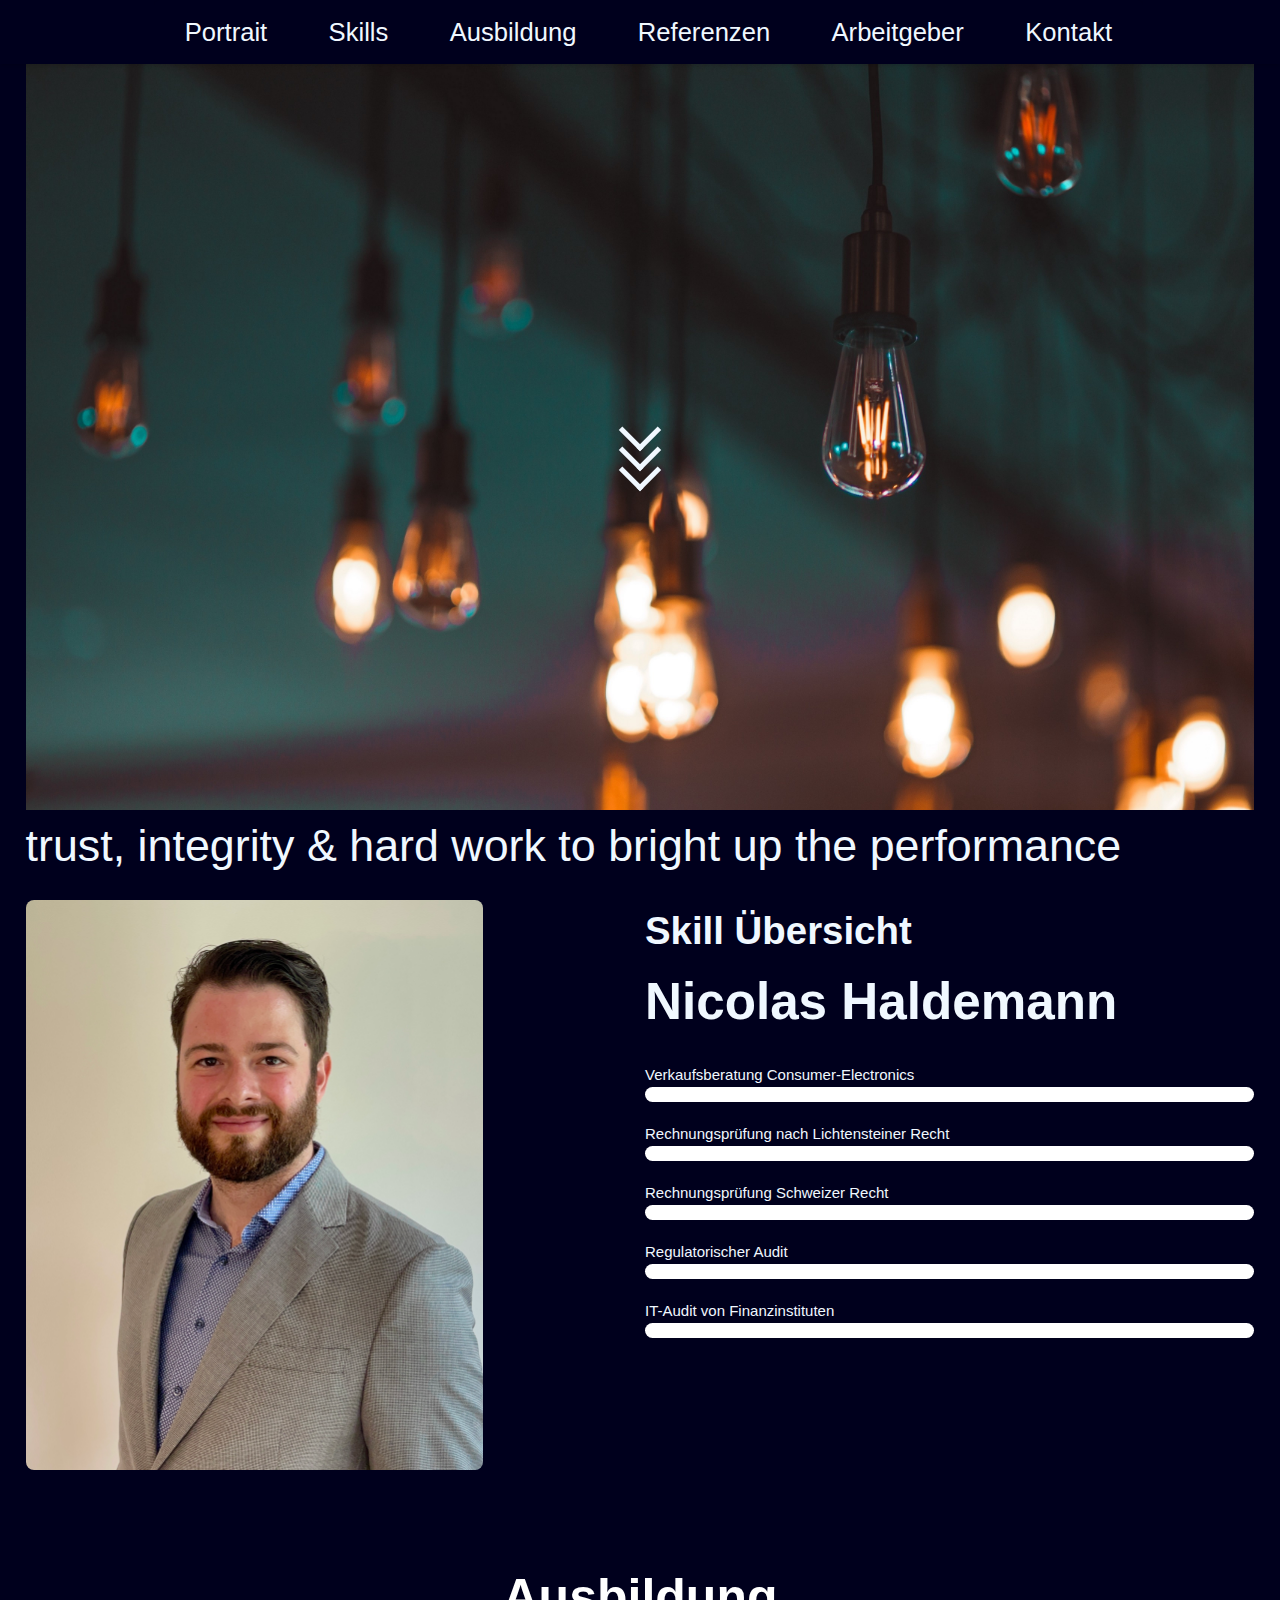
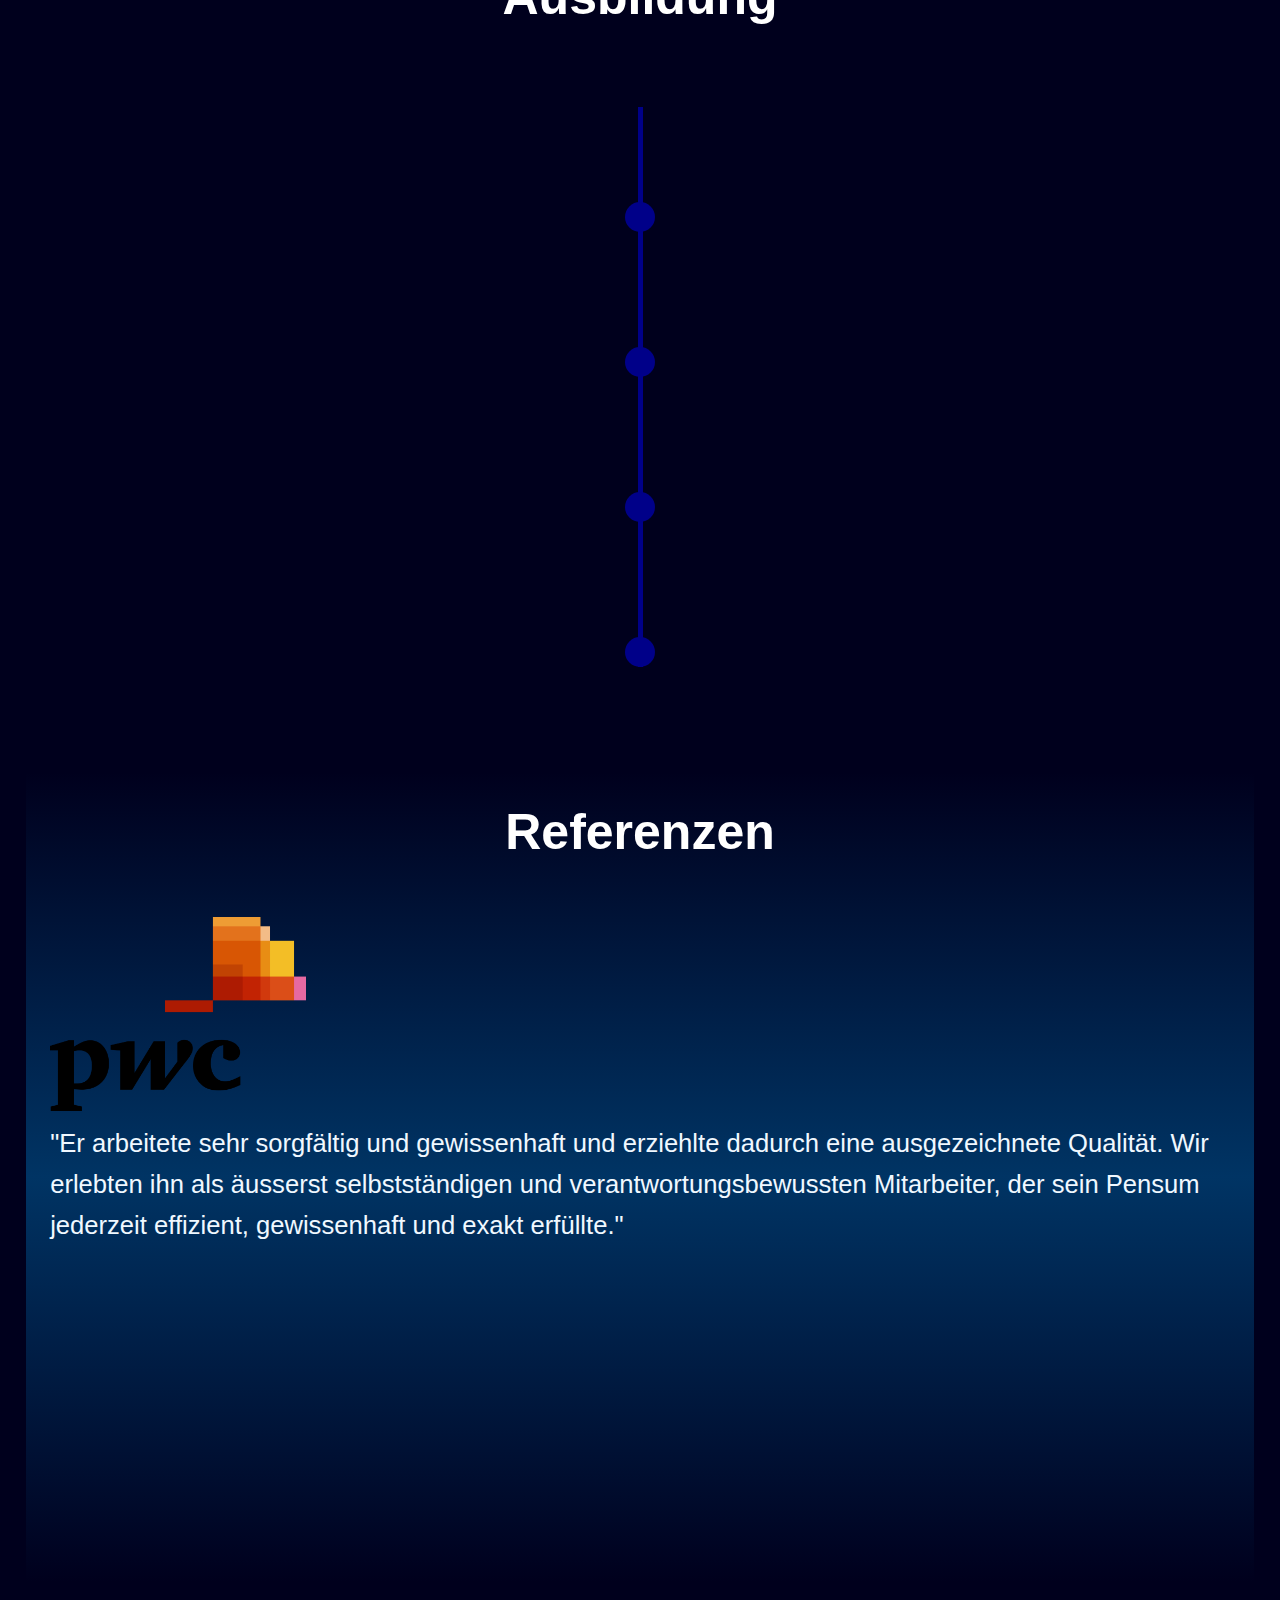
==== index.html @ 9f59f3be "scroll down" ====
<!DOCTYPE html>
<html lang="de-CH">
  <head>
    <meta charset="utf-8" />
    <meta name="viewport" content="width=device-width, initial-scale=1.0" />
    <title>Nicolas Haldemann</title> 
    <link rel="icon" type="image/x-icon" href="Pictures/favicon.png">
    <link rel="stylesheet" href="styles.css" />
    <link rel="stylesheet" href="Burger_menu.css" />
    <link rel="stylesheet" href="Content_cards.css" />
    <link rel="stylesheet" href="contact_form.css" />
    <link rel="stylesheet" href="Skills.css" />
    <link rel="stylesheet" href="inner_card.css" />  
    <link rel="stylesheet" href="load_effect.css" />    
    <link rel="stylesheet" href="slides.css" />   
  </head>
  <body>
    <header id="navbar">
      <nav class="navbar-container container_burger">
        <button_burger type="button" id="navbar-toggle" aria-controls="navbar-menu" aria-label="Toggle menu" aria-expanded="false">
          <span class="icon-bar"></span>
          <span class="icon-bar"></span>
          <span class="icon-bar"></span>
        </button_burger>
        <div id="navbar-menu" aria-labelledby="navbar-toggle">
          <ul class="navbar-links">
            <li class="navbar-item"><a class="navbar-link" href="#ppicture">Portrait</a></li>
            <li class="navbar-item"><a class="navbar-link" href="#pname">Skills</a></li>
            <li class="navbar-item"><a class="navbar-link" href="#education">Ausbildung</a></li>         
            <li class="navbar-item"><a class="navbar-link" href="#referenzen">Referenzen</a></li>
            <li class="navbar-item"><a class="navbar-link" href="#inner_pwc">Arbeitgeber</a></li>
            <li class="navbar-item"><a class="navbar-link" href="#kontakt">Kontakt</a></li>
          </ul>
        </div>
      </nav>
    </header>


    <div class="parallax" >

    </div>
<div class="parallax_mid">
<div class="arrow">
  <span onclick="location.href='#ppicture'"></span>
  <span onclick="location.href='#ppicture'"></span>
  <span onclick="location.href='#ppicture'"></span>
  

</div>


</div>
      <div class="header_text">
        trust, integrity & hard work to bright up the performance
    </div>

      </div>

      <section class="grid">
        <section id="ppicture">
          <img src="Pictures/portrait.jpg" class="gallery__img_p" alt="Portrait"></section>
        <section id="pname" >
          <div class="box">
            <h2>Skill Übersicht</h2>
            <h1>Nicolas Haldemann</h1>
            <div class="skillbox">
              <p>Verkaufsberatung Consumer-Electronics</p>

              <div class="skill">
                <section class="hidden">
                <div class="skill1"></div>
              </section>
              </div>
            </div>
            <div class="skillbox">
              <p>Rechnungsprüfung nach Lichtensteiner Recht</p>
              <div class="skill">
                <section class="hidden">
                <div class="skill2"></div>
              </section>
              </div>
            </div>
            <div class="skillbox">
              <p>Rechnungsprüfung Schweizer Recht  </p>
              <div class="skill">
                <section class="hidden">
                <div class="skill3"></div>
              </section>
              </div>
            </div>
            <div class="skillbox">
              <p>Regulatorischer Audit</p>
              <div class="skill">
                <section class="hidden">
                <div class="skill4"></div>
              </section>
              </div>
            </div>
            <div class="skillbox">
              <p>IT-Audit von Finanzinstituten</p>
              <div class="skill">
                <section class="hidden">
                <div class="skill5"></div>
              </section>
              </div>
            </div>
        
        
          </div>
        </section>
<section id="inner_pwc" class="grid">
  <div class="innercontent_card reveal fade-bottom">
    <div class="innercontent_card__inner">
      <div class="innercontent_card__face innercontent_card__face--front">
        <div class="innercontent_card__content">
          <div class="innercontent_card__header">
            <img src="Pictures/pwc.png" alt="" class="innercontent_pp" />  
          </div>
          <div class="innercontent_card__body">
            <h3>2019 - 2022</h3>
            <p>Mitarbeit an Finanzrevisionen von Investment Fonds nach CH und LI Recht, IT Audit von Finanzinstituten nach CH und LI Recht und erstellen von aufsichtsrechtlichen Berichten</p>
          </div>
        </div>
      </div>
    </div>
  </div>
</section>
<section id="inner_interdiscount" class="grid"><div>
  <div class="innercontent_card reveal fade-bottom">
    <div class="innercontent_card__inner">
      <div class="innercontent_card__face innercontent_card__face--front">
        <div class="innercontent_card__content">
          <div class="innercontent_card__header">
            <img src="Pictures/interdiscount.png" alt="" class="innercontent_pp" />  
          </div>
          <div class="innercontent_card__body">
            <h3>2016 - 2019</h3>
            <p>Beraten von Kunden im Bereich Consumer-Electronics, bearbeiten von Bestellungen und Reparaturaufträgen und Anfragen von Kunden schriftlich und telefonisch beantworten
              </p>
          </div>
        </div>
      </div>
    </div>
  </div>
</div></section>
<section id="inner_mc" class="grid"><div>  <div class="innercontent_card reveal fade-bottom">
  <div class="innercontent_card__inner">
    <div class="innercontent_card__face innercontent_card__face--front">
      <div class="innercontent_card__content">
        <div class="innercontent_card__header">
          <img src="Pictures/mcdonald.png" alt="" class="innercontent_pp" />  
        </div>
        <div class="innercontent_card__body">
          <h3>2013 - 2016</h3>
          <p>Crew Mitarbieter in der Küche, an der Kasse, McDrive und McCafé</p>
        </div>
      </div>
    </div>
  </div>
</div></div></section>
<section id="inner_sky" class="grid"><div>  <div class="innercontent_card reveal fade-bottom">
  <div class="innercontent_card__inner">
    <div class="innercontent_card__face innercontent_card__face--front">
      <div class="innercontent_card__content">
        <div class="innercontent_card__header">
          <img src="Pictures/skywork.png" alt="" class="innercontent_pp" />  
        </div>
        <div class="innercontent_card__body">
          <h3>2014</h3>
          <p>Praktikum in den Bereichen Buchhaltung, Marketing und Human Ressources
          </p>
        </div>
      </div>
    </div>
  </div>
</div></div></section>



        
        <section id="referenzen">
          
          <div class="simpleSlides">
            <section class="intro-text">
              <div class="container">
                <h1>Referenzen</h1>             
              </div>
              
              
          </section>
            <div class="slides animate-left"><img class="picture_slides"  src="Pictures/pwc.png"><div>"Er arbeitete sehr sorgfältig und gewissenhaft und erziehlte dadurch eine ausgezeichnete Qualität. Wir erlebten ihn als äusserst selbstständigen und verantwortungsbewussten Mitarbeiter, der sein Pensum jederzeit effizient, gewissenhaft und exakt erfüllte."</div></div>
            <div class="slides animate-left"><img  class="picture_slides" src="Pictures/interdiscount.png"><div>"Durch sein freundliches Auftreten, die hohe Aufmerksamkeit sowie überlegte Ausdrucksweise gelang es Herrn Haldemann, sehr gute Verkaufserfolge zu erziehlen und Komplettlösungen anzubieten."</div></div>
            <div class="slides animate-left"><img  class="picture_slides" src="Pictures/skywork.png"><div>"Herr Haldemann hat ein rasches Auffassungsvermögen, welches ihn befähigt, in den verschiedensten Bereichen eingesetzt zu werden"</div></div>
            <div class="slides animate-left"><img  class="picture_slides" src="Pictures/mcdonald.png"><div>"Wir haben ihn als temafähiger Mitarbeiter kennen und schätzen gelernt. Er arbeitete stets gewissenhaft und erledigte die Arbeiten zu unserer vollsten Zufriedenheit."</div></div>
          </div>



          <section>    <div class="parallax_mid" >

          </div></section>
          
        </section>
        
        <section id="kontakt" >
          <section>    <div class="parallax_mid" >

          </div></section>
<div class="card">
  <div class="card__inner">
    <div class="card__face card__face--back">
     
      <div>
        <div>
          <div>
            <div class="text-center">
              <h1>
                Kontaktieren Sie mich!
              </h1>
              <p>
                Füllen Sie das untenstehende Formular aus
                
              </p>
            </div>
            <div class="m-7">
              
              <form action="https://api.web3forms.com/submit" method="POST" id="form">
                <input type="hidden" name="access_key" value="ea484dda-fc57-4500-b84f-5d906456893c" />
                <input type="hidden" name="subject" value="Test für MyWebsite" />
                <input type="checkbox" name="botcheck" id="" style="display: none;" />
      
                <div class="mb-6">
                  <label>
                    <input type="text" name="name" id="name" required />
                    <div class="label-text">Vor- und Nachname</div>
                </label>
                 
                </div>
                <div class="mb-6">
                  <label>
                    <input type="email" name="email" id="email" required />
                    <div class="label-text">Email</div>
                </label>
                  
                </div>
                <div class="mb-6">
                  <label>
                    <input type="text" name="phone" id="phone" required />
                    <div class="label-text">Telefonnummer</div>
                </label>
                 
                </div>
                <div class="mb-6">

                  
                  <label for="message" class="label-text">Nachricht</label>

                  <textarea  rows="3" name="message" id="message" class="label-text" required></textarea>
              
      
                  
                </div>
                <div class="mb-6">
                  <button type="submit">
                    Senden
                  </button>
                  
                </div>
                <span id="msg"></span>
              </form>
            </div>
          </div>
        </div>
      </div>
      
    </div>
    <div class="card__face card__face--front reveal fade-bottom">
      <div class="card__content">
        <div class="card__header">
          <img src="Pictures/contact.png" alt="" class="pp"/>
          
        </div>
        <div class="card__body">
          <h3>Für Kontaktformular doppelklicken</h3>
          <button onclick="SendMessage()">Oder hier klicken</button>
        </div>
      </div>
    </div>
  </div>
  
</div>


        </section>
        
        <section id="education"> 
          <section>    <div class="parallax_mid" >

          </div></section>
          <section class="intro-text">
            <div class="container">
              <h1>Ausbildung</h1>
              
            </div>
        </section>

        <section class="timeline-section">

            <uL>
                <li>
                    <div>
                      
                      <time>2020 - 2024</time> Berner Fachhochschule Studiengang Wirtschaftsinformatik
                    </div>
                </li>
                  
                <li>
                  <div>
                    <time>2016 - 2018</time> Zürcher Hochschule für angewandte Wissenschaften Studiengang Wirtschaftsrecht
                  </div> 
                </li>
          
                <li>
                    <div>
                      <time>2015 - 2016</time> Bildungszentrum für Wirtschaft und Dienstleistung Berufsmaturität Wirtschaft
                    </div>
                </li>

                <li>
                    <div>
                      <time>2012 - 2015</time> Bildungszentrum für Wirtschaft und Dienstleistung Kaufmännische Ausbildung in der Handelsmittelschule
                    </div>
                </li>
                </li>
            </uL>
        </section>
        <section>    <div class="parallax_mid" >

        </div></section>
        </section>




      </section>


      </div>
    <script src="script.js"></script>  
  </body>
</html>
---- styles.css ----
html {
  scroll-behavior: smooth;
}

/* Content Grid*/
.grid {
  display: grid;
  height: 100vh;
  grid-template-columns: 1fr 1fr 1fr 1fr;
  grid-template-rows: 1fr 1fr 1fr 1fr 1fr 1fr;
  grid-gap: 10px;
  grid-template-areas:
    "ppicture ppicture pname pname"
    "education education education education"
    "referenzen referenzen referenzen referenzen"
    "pemloyer pemloyer pemloyer pemloyer"
    "inner_pwc inner_interdiscount inner_mc inner_sky"
    "kontakt kontakt kontakt kontakt";
}

/*Definitionen*/
#inner_pwc {
  grid-area: inner_pwc;
}

#inner_interdiscount {
  grid-area: inner_interdiscount;
}

#inner_mc {
  grid-area: inner_mc;
}

#inner_sky {
  grid-area: inner_sky;
}

#parallax_mid {
  grid-area: parallax_mid;
}
#pemployer {
  grid-area: pemployer;
}
#ppicture {
  grid-area: ppicture;
}
#pname {
  grid-area: pname;
}

#referenzen {
  grid-area: referenzen;
}

#kontakt {
  grid-area: kontakt;
}

#education {
  grid-area: education;
}

/*Parallax*/

.parallax_mid {
  background-image: url("Pictures/Lightbulbs.jpg");
  background-attachment: fixed;
  background-position: left;
  background-repeat: no-repeat;
  background-size: cover;
  height: 5vh;
  color: blue;
  font-size: large;
}

.parallax {
  background-image: url("Pictures/Lightbulbs.jpg");

  height: 85vh;
  background-attachment: fixed;
  background-position: left;
  background-repeat: no-repeat;
  background-size: cover;
  font-size: 10vh;
}

html {
  font-size: 10px;
}

.intro-text {
  color: var(--white);
  padding: 2rem 0;
  font-size: 2.5rem;
}

.container {
  margin: 0 auto;
  padding: 0 20px;
  text-align: center;
}

p {
  font-size: 1.5rem;
  padding-top: 2rem;
  line-height: 1.6;
}

img {
  width: 100%;
}

/*Timeline*/

.timeline-section {
  width: 100%;
  overflow: hidden;
}

.timeline-section ul {
  padding: 5rem 0;
}

.timeline-section ul li {
  list-style: none;
  position: relative;
  width: 5px;
  margin: 0 auto;
  padding-top: 5rem;
  background: var(--color-blue);
}

.timeline-section ul li::after {
  content: "";
  position: absolute;
  left: 50%;
  bottom: 0;
  transform: translateX(-50%);
  width: 3rem;
  height: 3rem;
  border-radius: 50%;
  background: inherit;
}

.timeline-section ul li div {
  width: 40rem;
  font-size: 1.2rem;
  position: relative;
  bottom: 0;
  padding: 1.5rem;
  background: rgba(255, 255, 255, 0.2);
  -webkit-backdrop-filter: blur(5px);
  backdrop-filter: blur(5px);
  box-shadow: 20px 20px 50px rgba(0, 0, 0, 0.5);
  border-radius: 10px;
  border-top: 2px solid rgba(255, 255, 255, 0.5);
  border-left: 2px solid rgba(255, 255, 255, 0.5);
  border-bottom: 2px solid rgba(255, 255, 255, 0.5);
  border-right: 2px solid rgba(255, 255, 255, 0.5);
  border: 1px solid rgba(255, 255, 255, 0.2);
  background-color: darkslateblue;
}

.timeline-section ul li div::before {
  content: "";
  position: absolute;
  bottom: 7px;
  width: 0;
  height: 0;
  border-style: solid;
}

.timeline-section ul li:nth-child(odd) div {
  left: 45px;
}

.timeline-section ul li:nth-child(odd) div::before {
  left: -15px;
  border-width: 8px 16px 8px 0;
  border-color: transparent darkslateblue transparent transparent;
}

.timeline-section ul li:nth-child(even) div {
  left: -439px;
}

.timeline-section ul li:nth-child(even) div::before {
  right: -15px;
  border-width: 8px 0 8px 16px;
  border-color: transparent transparent transparent darkslateblue;
}

time {
  display: block;
  font-size: 1.1rem;
  font-weight: 800;
  margin-bottom: 7px;
}

.timeline-section ul li::after {
  transition: all 0.5s ease-in-out;
}

.timeline-section ul li.slide-in::after {
  background: var(--white);
  border: 3px solid darkslateblue;
}

.timeline-section ul li div {
  visibility: hidden;
  opacity: 0;
  transition: all 0.5s ease-in-out;
}

.timeline-section ul li:nth-child(odd) div {
  transform: translateX(20rem);
}

.timeline-section ul li:nth-child(even) div {
  transform: translateX(-20rem);
}

.timeline-section ul li.slide-in div {
  transform: none;
  visibility: visible;
  opacity: 1;
}

.gallery__img {
  max-width: 75%;
  object-fit: contain;
  border-radius: 8px;
}
.gallery__img_p {
  max-width: 75%;
  object-fit: contain;
  border-radius: 8px;
}

.gallery__item--1 {
  grid-column-start: 1;
  grid-column-end: 1;
  grid-row-start: 1;
  grid-row-end: 1;
}

.header_text {
  height: 10vh;
  font-size: 3.5vw;
}

.picture_slides {
  width: 20vw;
}

@media screen and (max-width: 700px) {
  .timeline-section ul li {
    margin-left: 2rem;
  }

  .timeline-section ul li div {
    width: calc(100vw - 91px);
  }

  .timeline-section ul li:nth-child(even) div {
    left: 45px;
  }

  .timeline-section ul li:nth-child(even) div::before {
    left: -15px;
    border-width: 8px 16px 8px 0;
    border-color: transparent darkslateblue transparent transparent;
  }
  .grid {
    grid-template-columns: 1fr;
    grid-template-rows: 1fr 1fr 1fr 1fr;
    grid-template-areas:
      "ppicture"
      "pname"
      "education"
      "referenzen"
      "inner_pwc"
      "inner_interdiscount"
      "inner_mc"
      "inner_sky"
      "kontakt";
  }
  body {
    font-size: 4.5vw;
    color: aliceblue;
    background-color: rgb(0, 0, 29);
    padding-left: 2%;
    padding-right: 2%;
  }
  .header_text {
    height: 10vh;
    font-size: 4.5vw;
  }

  .gallery__img_p {
    max-width: 99%;
    object-fit: contain;
    border-radius: 8px;
  }
}

/*Scroll down*/
.arrow {
  position: absolute;
  top: 50%;
  left: 50%;
  transform: translate(-50%, -50%);
}

.arrow span {
  display: block;
  width: 30px;
  height: 30px;
  border-bottom: 5px solid aliceblue;
  border-right: 5px solid aliceblue;
  transform: rotate(45deg);
  margin: -10px;
  animation: scroll 2s infinite;
}

.arrow span:nth-child(2) {
  animation-delay: -0.2s;
}

.arrow span:nth-child(3) {
  animation-delay: -0.4s;
}

@keyframes scroll {
  0% {
    opacity: 0;
    transform: rotate(45deg) translate(-20px, -20px);
  }

  50% {
    opacity: 1;
  }

  100% {
    opacity: 0;
    transform: rotate(45deg) translate(20px, 20px);
  }
}
---- Burger_menu.css ----
:root {
  --navbar-bg-color: rgb(0, 0, 29);
  --navbar-text-color: aliceblue;
  --navbar-text-color-focus: white;
  --navbar-bg-contrast: rgb(0, 0, 90);
  --white: #fff;
  --light-blue: lightblue;
  --color-blue: rgb(0, 0, 137);
  --color-dark-grey: #222831;
}
* {
  box-sizing: border-box;
  margin: 0;
  padding: 0;
}
body {
  height: 100vh;
  line-height: 1.6;
  font-size: 4vw;
  color: aliceblue;
  background-color: rgb(0, 0, 29);
  padding-left: 2%;
  padding-right: 2%;
}
.container_burger {
  max-width: 1000px;
  padding-left: 1.4rem;
  padding-right: 1.4rem;
  margin-left: auto;
  margin-right: auto;
}
#navbar {
  z-index: 10000;
  --navbar-height: 64px;
  position: fixed;
  height: var(--navbar-height);
  background-color: var(--navbar-bg-color);
  left: 0;
  right: 0;
  box-shadow: 0 2px 4px rgba(0, 0, 0, 0.15);
}
.navbar-container {
  display: flex;
  justify-content: space-between;
  height: 100%;
  align-items: center;
}
.navbar-item {
  margin: 0.4em;
  width: 100%;
}

.navbar-link {
  color: var(--navbar-text-color);
  text-decoration: none;
  display: flex;
  font-weight: 400;
  align-items: center;
}

.navbar-link {
  justify-content: center;
  width: 100%;
  padding: 0.4em 0.8em;
  border-radius: 5px;
}

.navbar-link:is(:focus, :hover) {
  color: var(--navbar-text-color-focus);
  background-color: var(--navbar-bg-contrast);
}
.navbar-logo {
  background-color: var(--navbar-text-color-focus);
  border-radius: 50%;
  width: 30px;
  height: 30px;
  margin-right: 0.5em;
}

#navbar-toggle {
  cursor: pointer;
  border: none;
  background-color: transparent;
  width: 40px;
  height: 40px;
  display: flex;
  align-items: center;
  justify-content: center;
  flex-direction: column;
  position: relative;
  display: flex;
  transition: all 0.5s ease-in-out;
}

.icon-bar {
  display: block;
  width: 25px;
  height: 4px;
  margin: 2px;
  background-color: var(--navbar-text-color);
}

#navbar-toggle:is(:focus, :hover) .icon-bar {
  background-color: var(--navbar-text-color-focus);
  transition: all 0.5s ease-in-out;
}

#navbar-toggle[aria-expanded="true"] .icon-bar:first-child {
  transform: rotate(-45deg) translate(-5px, 5px);
  transition: all 0.5s ease-in-out;
}
#navbar-toggle[aria-expanded="true"] .icon-bar:nth-child(2) {
  transform: translateX(-50px);
  background-color: transparent;
  transition: all 0.5s ease-in-out;
}
#navbar-toggle[aria-expanded="true"] .icon-bar:last-child {
  transform: rotate(45deg) translate(-6px, -6px);
  transition: all 0.5s ease-in-out;
}

#navbar-menu {
  position: fixed;
  top: var(--navbar-height);
  bottom: 0;
  opacity: 0;
  visibility: hidden;
  left: 0;
  right: 0;
  transition: all 0.5s ease-in-out;
}
#navbar-toggle[aria-expanded="true"] + #navbar-menu {
  background-color: rgba(0, 0, 0, 0.4);
  opacity: 1;
  visibility: visible;
  transition: all 0.5s ease-in-out;
}
.navbar-links {
  list-style: none;
  position: absolute;
  background-color: var(--navbar-bg-color);
  display: flex;
  flex-direction: column;
  align-items: center;
  left: 0;
  right: 0;
  margin: 1.4rem;
  border-radius: 5px;
  box-shadow: 0 0 20px rgba(0, 0, 0, 0.3);
}

@media screen and (min-width: 700px) {
  #navbar-toggle,
  #navbar-toggle[aria-expanded="true"] {
    display: none;
  }

  #navbar-menu,
  #navbar-toggle[aria-expanded="true"] #navbar-menu {
    visibility: visible;
    opacity: 1;
    position: static;
    display: block;
    height: 100%;
  }

  .navbar-links,
  #navbar-toggle[aria-expanded="true"] #navbar-menu .navbar-links {
    margin: 0;
    padding: 0;
    box-shadow: none;
    position: static;
    flex-direction: row;
    width: 100%;
    height: 100%;
  }
  body {
    height: 100vh;
    line-height: 1.6;
    font-size: 2vw;
    color: aliceblue;
    background-color: rgb(0, 0, 29);
    padding-left: 2%;
    padding-right: 2%;
  }
}
---- Content_cards.css ----
:root {
  --primary: #0008ff;
  --secondary: #48c7fe;
  --dark: #212121;
  --light: #f3f3f3;
}

* {
  margin: 0;
  padding: 0;
}

body {
  width: 100%;
  min-height: 100vh;
}

.card {
  margin: 100px auto 0;
  width: 400px;
  height: 600px;
  perspective: 1000px;
  margin-bottom: 5%;
}

.card__inner {
  width: 100%;
  height: 100%;
  transition: transform 1s;
  transform-style: preserve-3d;
  cursor: pointer;
  position: relative;
}

.card__inner.is-flipped {
  transform: rotateY(180deg);
}

.card__face {
  position: absolute;
  width: 100%;
  height: 100%;
  -webkit-backface-visibility: hidden;
  backface-visibility: hidden;
  overflow: hidden;
  border-radius: 16px;
  box-shadow: 0px 3px 18px 3px rgba(0, 0, 0, 0.2);
}

.card__face--front {
  background-image: linear-gradient(
    to bottom right,
    var(--primary),
    var(--secondary)
  );
  display: flex;
  align-items: center;
  justify-content: center;
}

.card__face--front h2 {
  color: #fff;
  font-size: 32px;
}

.card__face--back {
  background-color: var(--light);
  transform: rotateY(180deg);
  color: rgb(0, 0, 29);
  font-size: medium;
}

.card__content {
  width: 100%;
  height: 100%;
}

.card__header {
  position: relative;
  padding: 30px 30px 40px;
}

.card__header:after {
  content: "";
  display: block;
  position: absolute;
  top: 0;
  left: 0;
  right: 0;
  bottom: 0;
}

.pp {
  display: block;
  width: auto;
  height: 128px;
  margin: 0 auto 30px;
  object-fit: cover;
}

.card__header h2 {
  color: #fff;
  font-size: 32px;
  font-weight: 900;
  text-transform: uppercase;
  text-align: center;
}

.card__body {
  padding: 30px;
  text-align: center;
}

.card__body h3 {
  color: var(--dark);
  font-size: 24px;
  font-weight: 600;
  margin-bottom: 15px;
}

.card__body p {
  color: var(--dark);
  font-size: 18px;
  line-height: 1.4;
}
---- contact_form.css ----
body {
  background-color: rgb(0, 0, 29);
  height: 100vh;
  font-family: "Montserrat", sans-serif;
}

div.container {
  height: 100%;
  display: flex;
  align-items: center;
  justify-content: center;
}

/* form design */

form {
  text-align: center;

  padding: 30px;
}

label {
  display: block;
  letter-spacing: 4px;
  padding-top: 30px;
  text-align: center;
}

/* animation for the text to float up */

label .label-text {
  color: rgb(0, 0, 29);
  cursor: text;
  font-size: 15px;
  line-height: 20px;
  text-transform: uppercase;
  -moz-transform: translateY(-34px);
  -ms-transform: translateY(-34px);
  -webkit-transform: translateY(-34px);
  transform: translateY(-34px);
  transition: all 0.3s;
}

/* remove the input box styling */
label input {
  background-color: transparent;
  border: 0;
  border-bottom: 2px solid rgb(0, 0, 29);
  color: rgb(0, 0, 29);
  font-size: 20px;
  letter-spacing: 1px;
  outline: 0;
  padding: 5px 20px;
  text-align: center;
  transition: all 0.3s;
  width: 200px;
}

/* once you click in the input the input width box animates */

label input:focus {
  max-width: 100%;
  width: 400px;
}

/* the text floats up and turns white */

label input:focus + .label-text {
  color: #0008ff;
  font-size: 13px;
  margin-top: 10px;
  -moz-transform: translateY(-74px);
  -ms-transform: translateY(-74px);
  -webkit-transform: translateY(-74px);
  transform: translateY(-74px);
}

/* the text floats up during form validation */

label input:valid + .label-text {
  font-size: 13px;
  -moz-transform: translateY(-74px);
  -ms-transform: translateY(-74px);
  -webkit-transform: translateY(-74px);
  transform: translateY(-74px);
}

/* button styling */

button {
  background: transparent;
  color: rgb(0, 0, 29);
  border: 2px solid rgb(0, 0, 29);
  font-size: 15px;
  letter-spacing: 2px;
  padding: 20px 75px;
  text-transform: uppercase;
  cursor: pointer;
  display: inline-block;
  margin: 15px 30px;
  -webkit-transition: all 0.4s;
  -moz-transition: all 0.4s;
  transition: all 0.4s;
}

button:hover,
button:focus {
  background-color: rgb(0, 0, 29);
  color: aliceblue;
}

.text-center {
  text-align: center;
}
---- Skills.css ----
/*skills*/
.skill {
  box-sizing: border-box;
  background: #fff;
  border-radius: 8px;
}
.level {
  width: 100%;
  height: 15px;
  border-radius: 8px;
}

.skill1 {
  width: 75%;
  background: #2fc4b2;
  height: 15px;
  border-radius: 8px;
}
.skill2 {
  width: 90%;
  background: #d32626;
  height: 15px;
  border-radius: 8px;
}
.skill3 {
  width: 85%;
  background: #79d70f;
  height: 15px;
  border-radius: 8px;
}
.skill4 {
  width: 65%;
  background: #b5076b;
  height: 15px;
  border-radius: 8px;
}
.skill5 {
  width: 75%;
  background: #fed330;
  height: 15px;
  border-radius: 8px;
}

.hidden {
  opacity: 0;
  transition: all 3.5s;
}

.show {
  opacity: 1;
}
---- inner_card.css ----
:root {
  --primary: #0008ff;
  --secondary: #48c7fe;
  --dark: #212121;
  --light: #f3f3f3;
}

* {
  margin: 0;
  padding: 0;
}

body {
  width: 100%;
  min-height: 100vh;
}

.innercontent_card {
  margin: 100px auto 0;
  width: 20vw;
  height: 80vh;
  perspective: 1000px;
  margin-bottom: 5%;
}

.innercontent_card__inner {
  width: 100%;
  height: 100%;
  transition: transform 1s;
  transform-style: preserve-3d;
  cursor: pointer;
  position: relative;
}

.innercontent_card__face {
  position: absolute;
  width: 100%;
  height: 100%;
  -webkit-backface-visibility: hidden;
  backface-visibility: hidden;
  overflow: hidden;
  border-radius: 16px;
}

.innercontent_card__face--front {
  background-image: linear-gradient(
    to bottom right,
    var(--primary),
    var(--secondary)
  );
  display: flex;
  align-items: center;
  justify-content: center;
}

.innercontent_card__face--front h2 {
  color: #fff;
  font-size: 32px;
}

.innercontent_card__content {
  width: 100%;
  height: 100%;
}

.innercontent_card__header {
  position: relative;
  padding: 30px 30px 40px;
}

.innercontent_card__body {
  padding: 30px;
  text-align: center;
}

.innercontent_card__body h3 {
  color: var(--dark);
  font-size: 24px;
  font-weight: 600;
  margin-bottom: 15px;
}

.innercontent_card__body p {
  color: var(--dark);
  font-size: 18px;
  line-height: 1.4;
}
.innercontent_pp {
  display: block;
  width: 10vw;
  max-height: 20vh;
  margin: 0 auto 30px;
  object-fit: cover;
}

@media screen and (max-width: 700px) {
  .innercontent_card {
    margin: 100px auto 0;
    width: 95vw;
    height: 80vh;
    perspective: 1000px;
    margin-bottom: 5%;
  }
  .innercontent_pp {
    display: block;
    width: 50vw;
    max-height: 40vh;
    margin: 0 auto 30px;
    object-fit: cover;
  }
}
---- load_effect.css ----
.reveal {
  position: relative;
  opacity: 0;
}
.reveal.active {
  opacity: 1;
}
.active.fade-bottom {
  animation: fade-bottom 0.7s ease-in;
}

@keyframes fade-bottom {
  0% {
    transform: translateY(50px);
    opacity: 0;
  }
  100% {
    transform: translateY(0);
    opacity: 1;
  }
}
---- slides.css ----
/*Slides*/

.simpleSlides {
  height: 90vh;
  background-image: linear-gradient(
    rgb(0, 0, 29),
    rgb(0, 52, 100) 50%,
    rgb(0, 0, 29)
  );
}

.slides {
  display: none;
  margin-left: auto;
  margin-right: auto;
  padding: 2%;
}

.animate-left {
  position: relative;
  animation: animateleft 1.5s;
}

.animate-left-text {
  position: relative;
  animation: animateleft 1.5s;
}

@keyframes animateleft {
  from {
    left: -500px;
    opacity: 0;
  }
  to {
    left: 0;
    opacity: 1;
  }
}


@media screen and (max-width: 700px) {
}
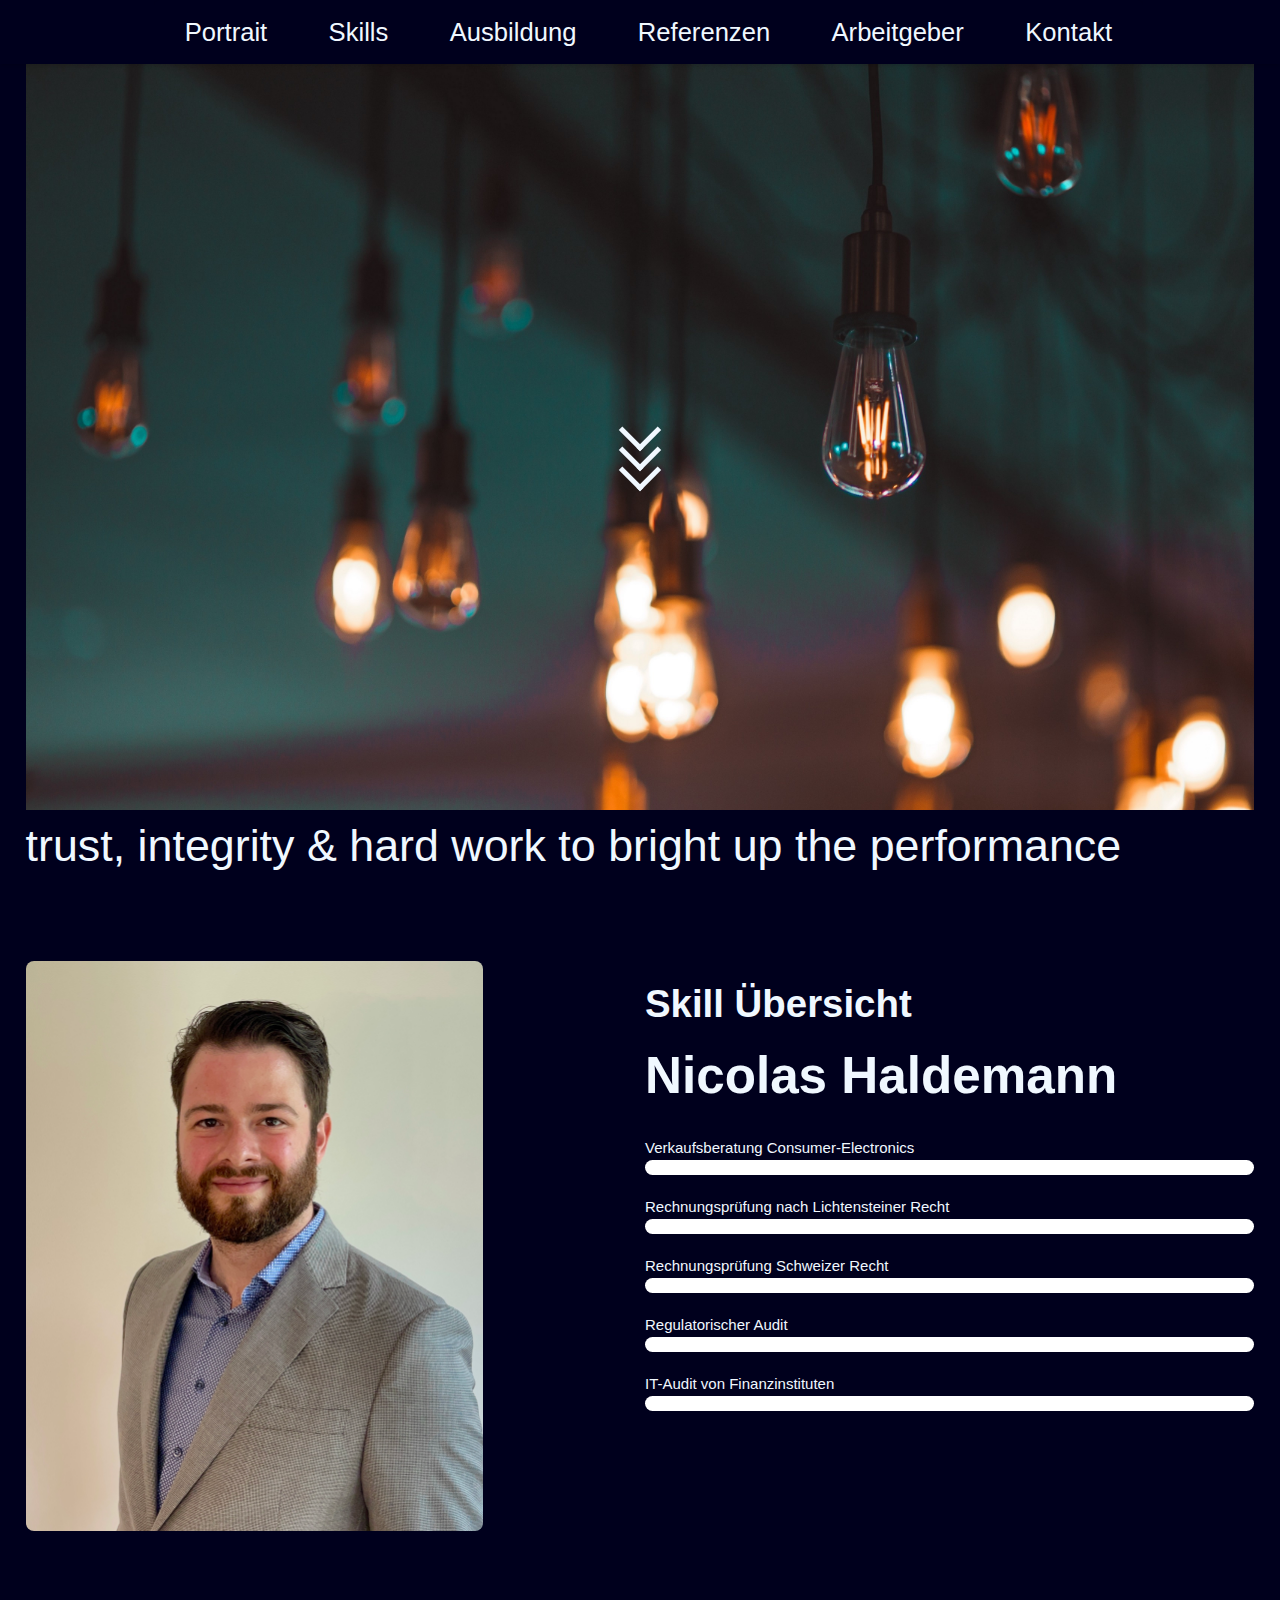
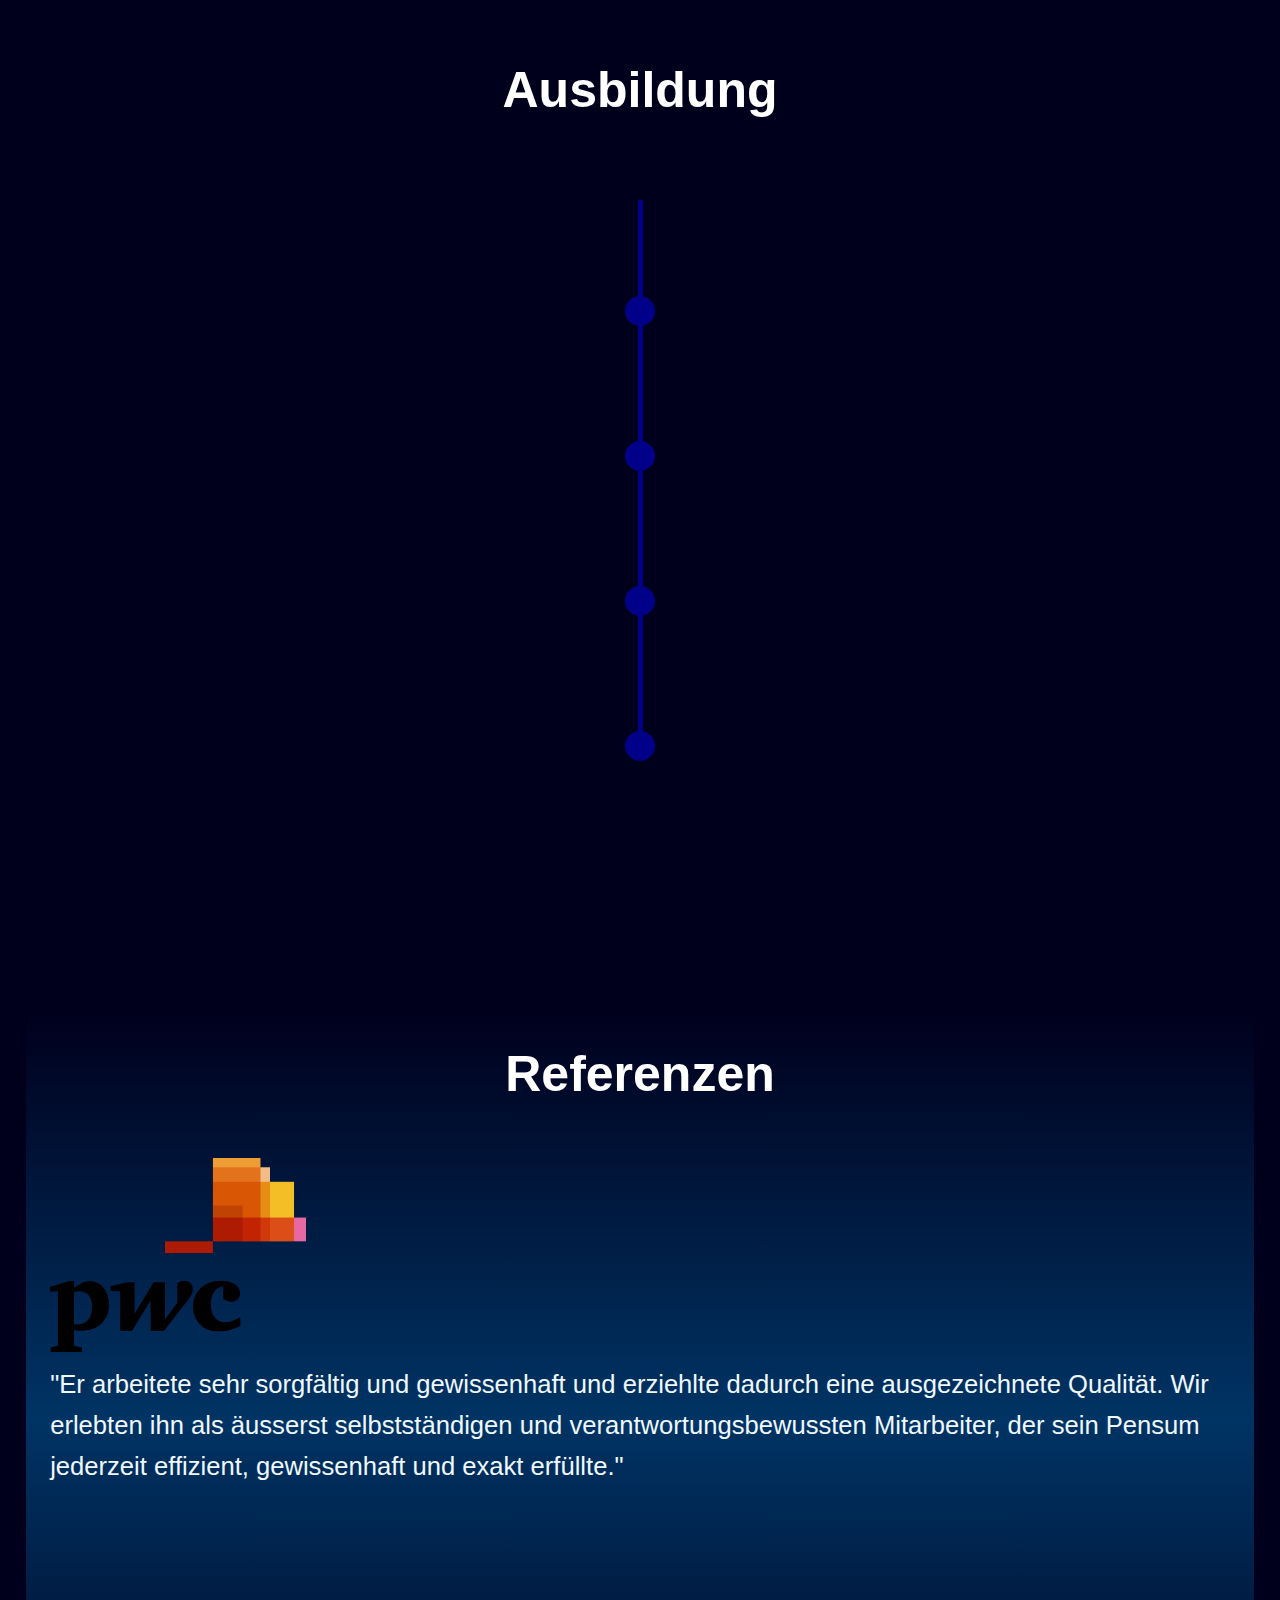
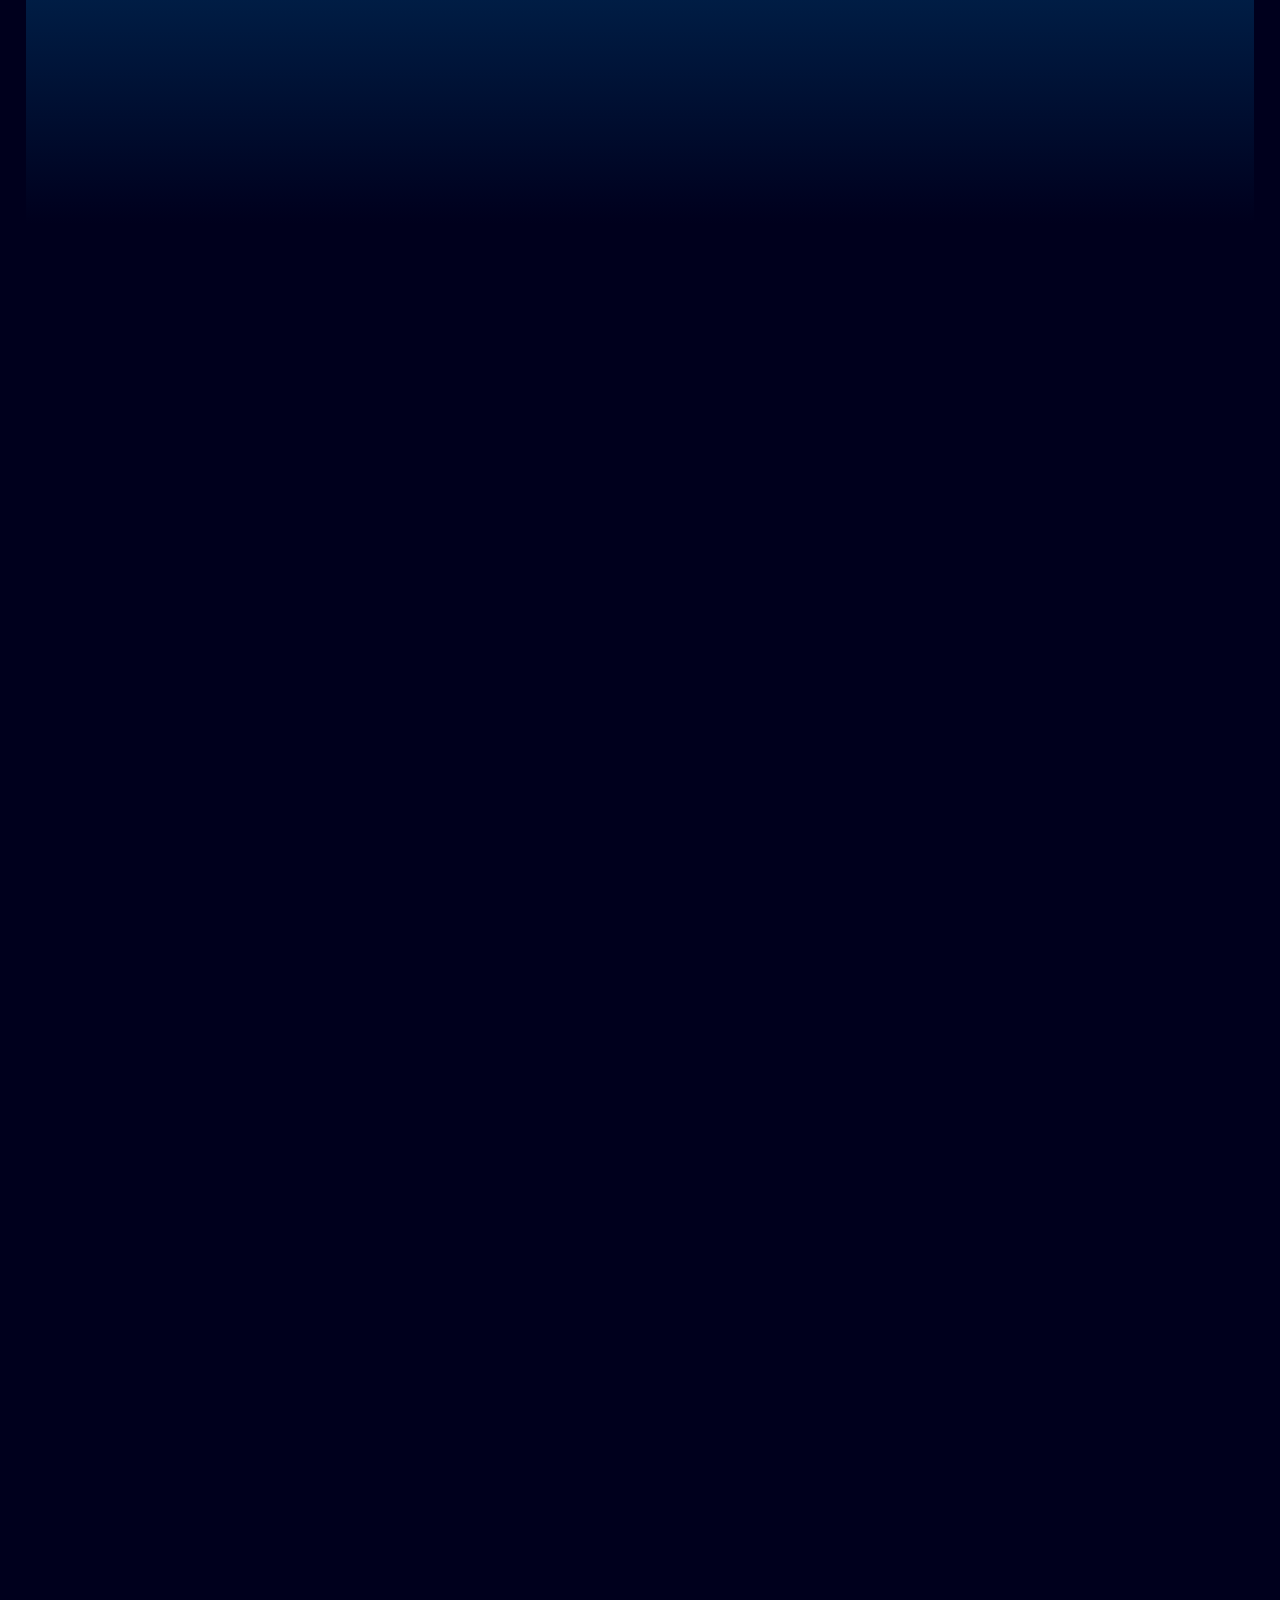
==== commit d85743fd: "minor chnage" ====
--- a/index.html
+++ b/index.html
@@ -61,7 +61,7 @@
           <img src="Pictures/portrait.jpg" class="gallery__img_p" alt="Portrait"></section>
         <section id="pname" >
           <div class="box">
-            <h2>Skill Übersicht</h2>
+            <h2><div class="spacer">Skill Übersicht</div></h2>
             <h1>Nicolas Haldemann</h1>
             <div class="skillbox">
               <p>Verkaufsberatung Consumer-Electronics</p>
@@ -178,7 +178,7 @@
 
 
         
-        <section id="referenzen">
+        <section id="referenzen"><div class="spacer"></div>
           
           <div class="simpleSlides">
             <section class="intro-text">
@@ -299,7 +299,7 @@
           </div></section>
           <section class="intro-text">
             <div class="container">
-              <h1>Ausbildung</h1>
+              <h1><div class="spacer">Ausbildung</div></h1>
               
             </div>
         </section>
--- a/styles.css
+++ b/styles.css
@@ -232,6 +232,7 @@
   border-radius: 8px;
 }
 .gallery__img_p {
+  margin-top: 10%;
   max-width: 75%;
   object-fit: contain;
   border-radius: 8px;
--- a/Skills.css
+++ b/Skills.css
@@ -1,4 +1,8 @@
 /*skills*/
+.spacer {
+  margin-top: 12%;
+}
+
 .skill {
   box-sizing: border-box;
   background: #fff;
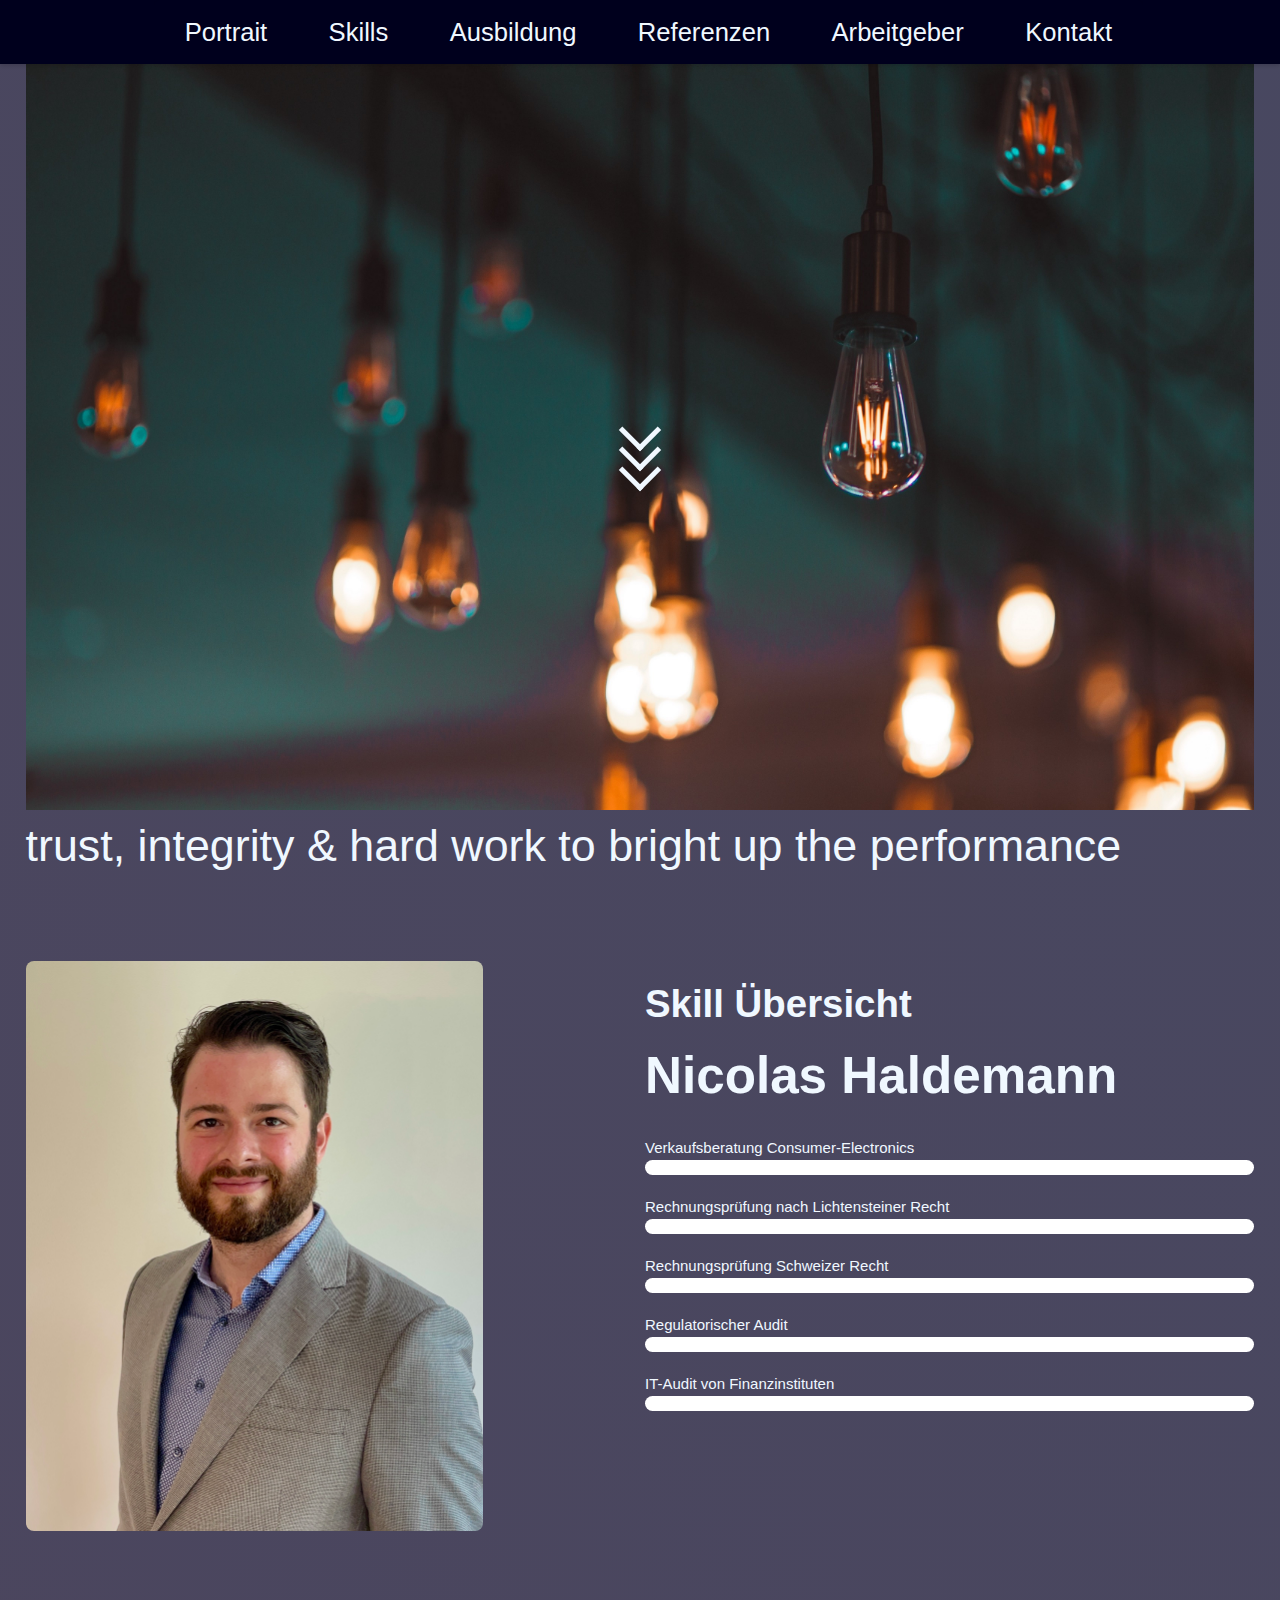
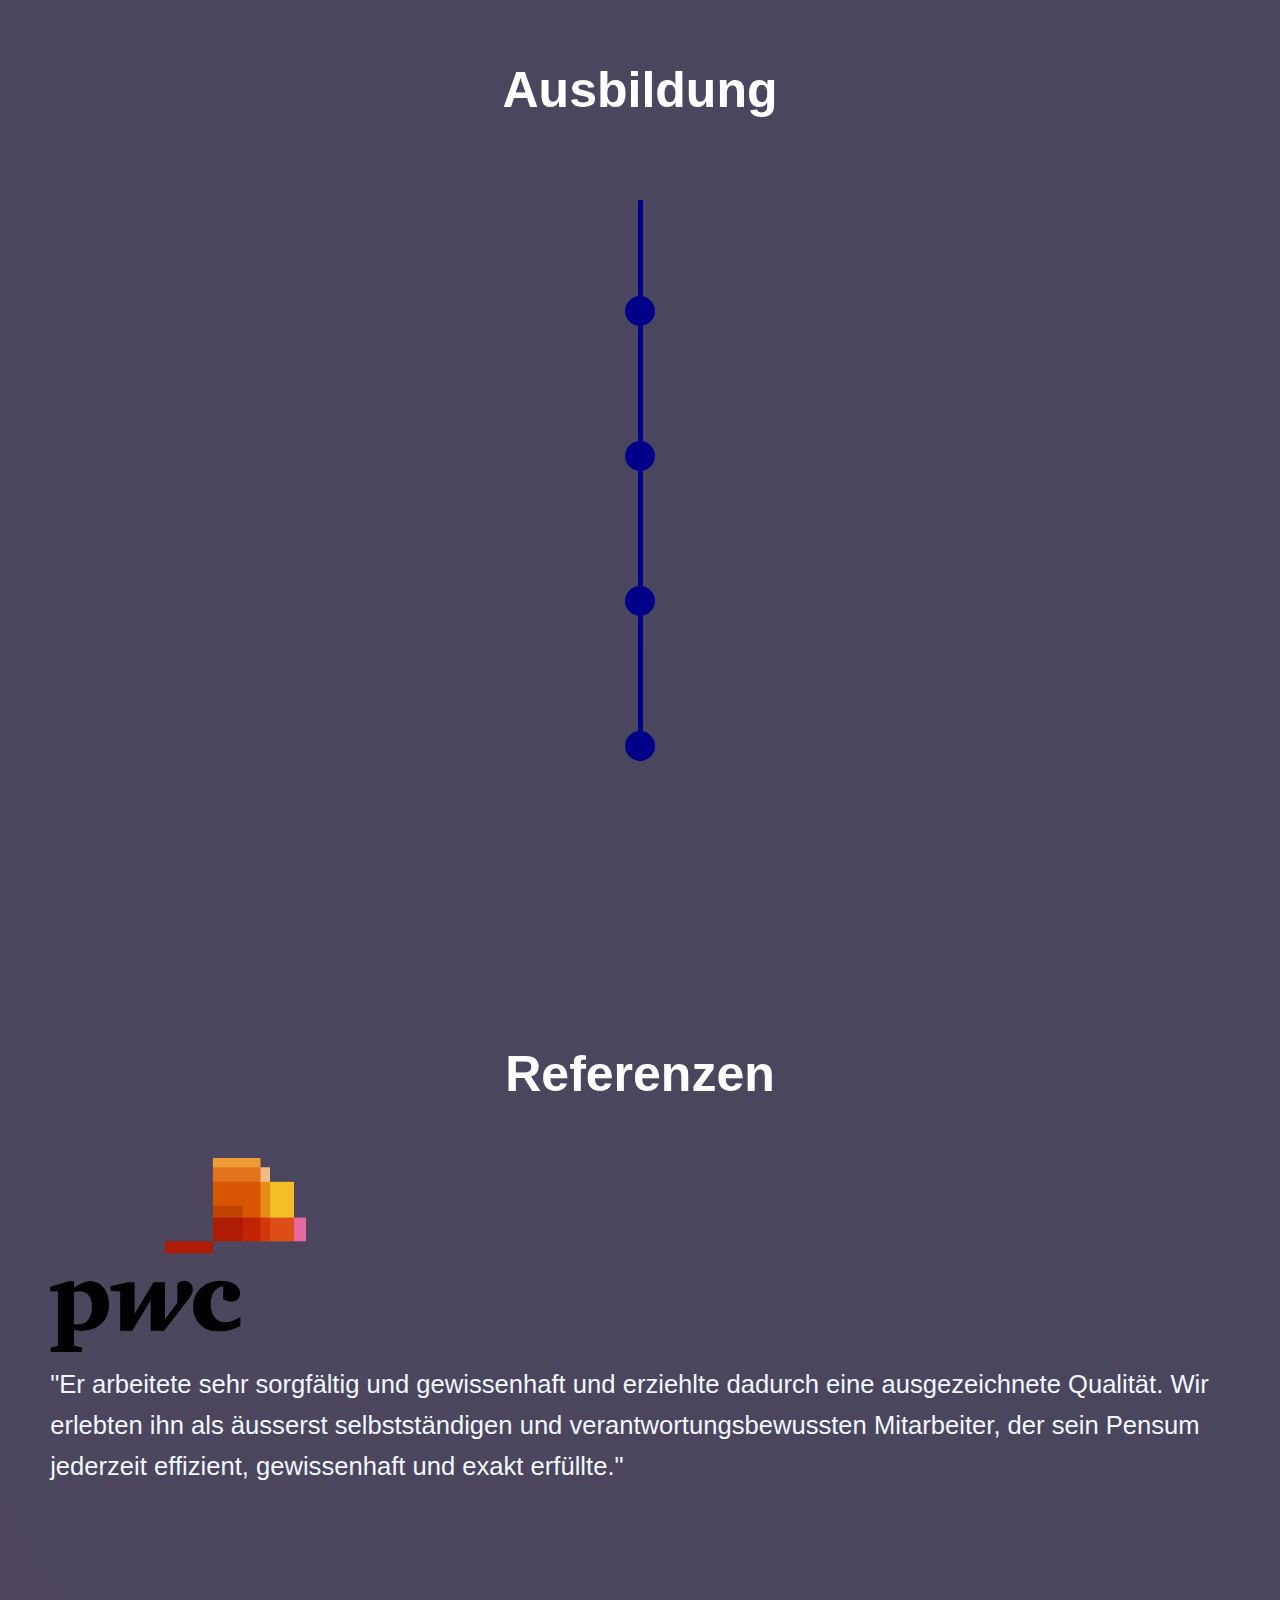
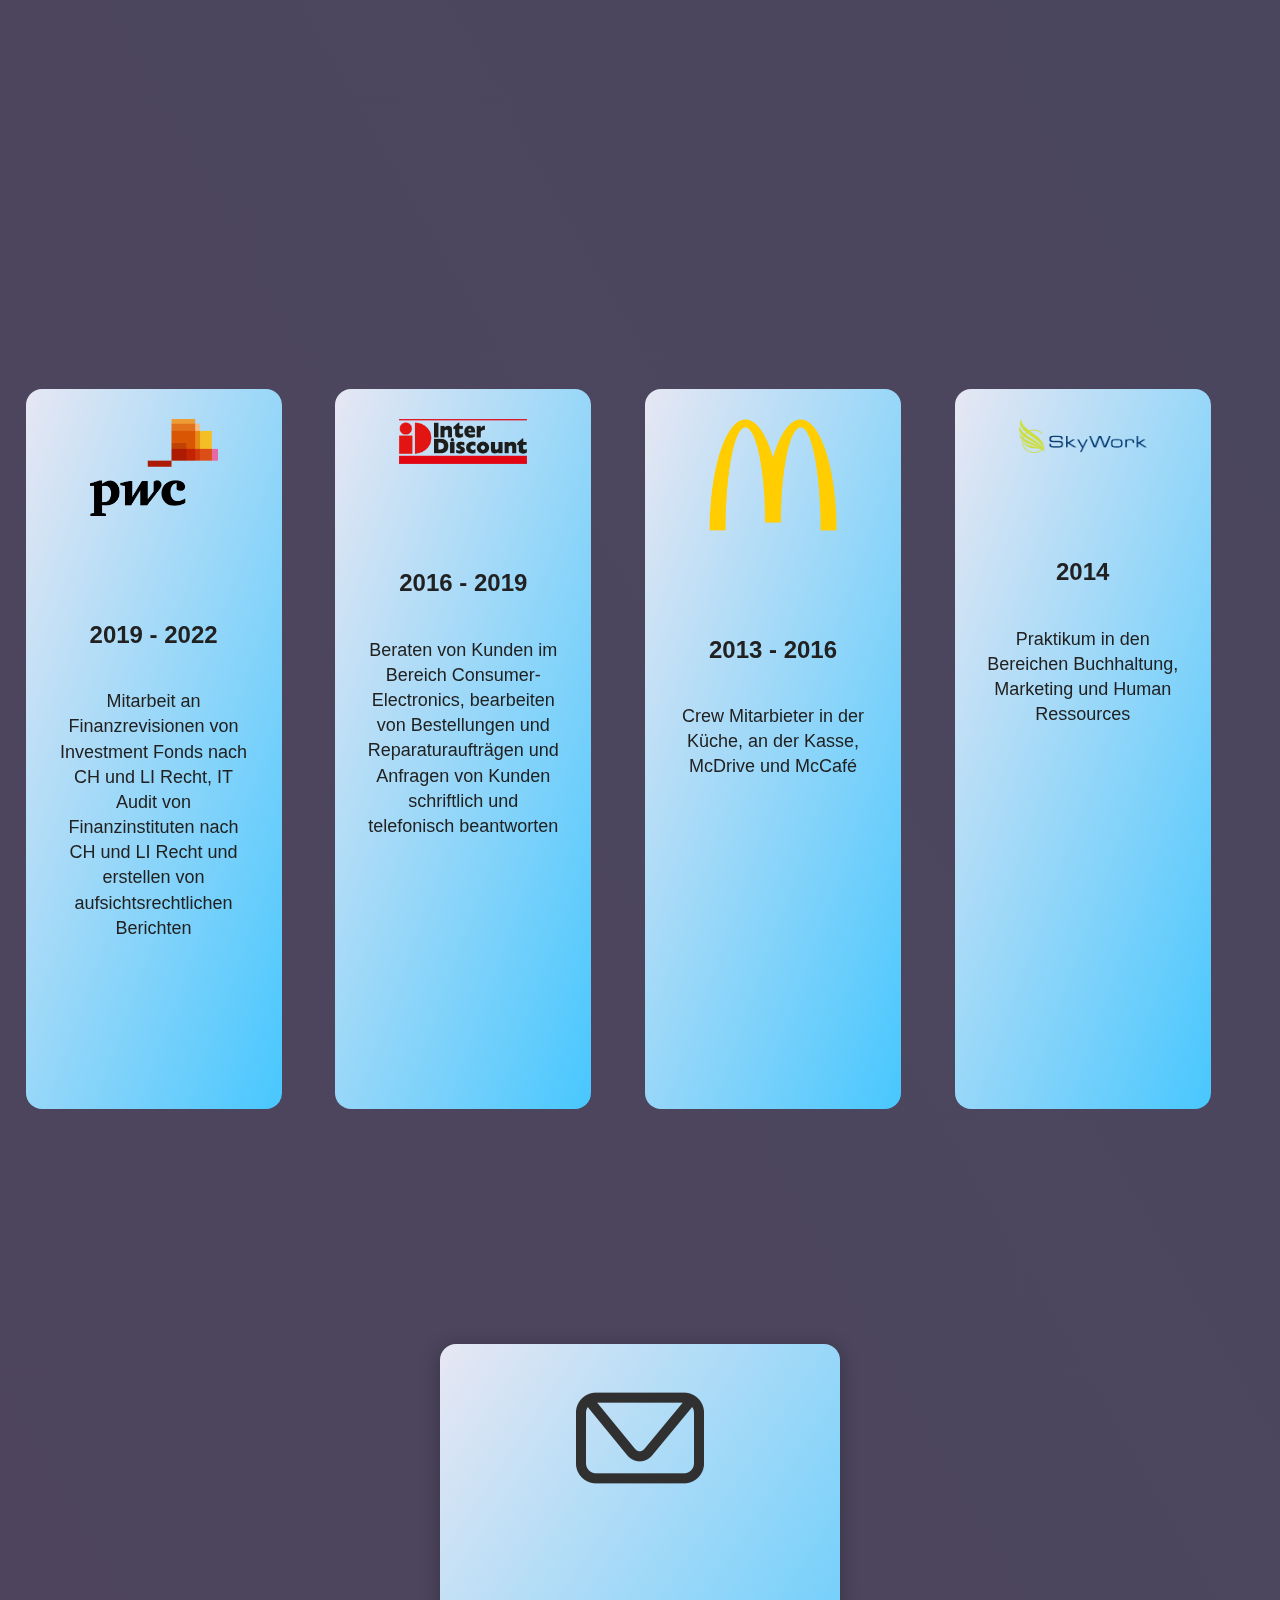
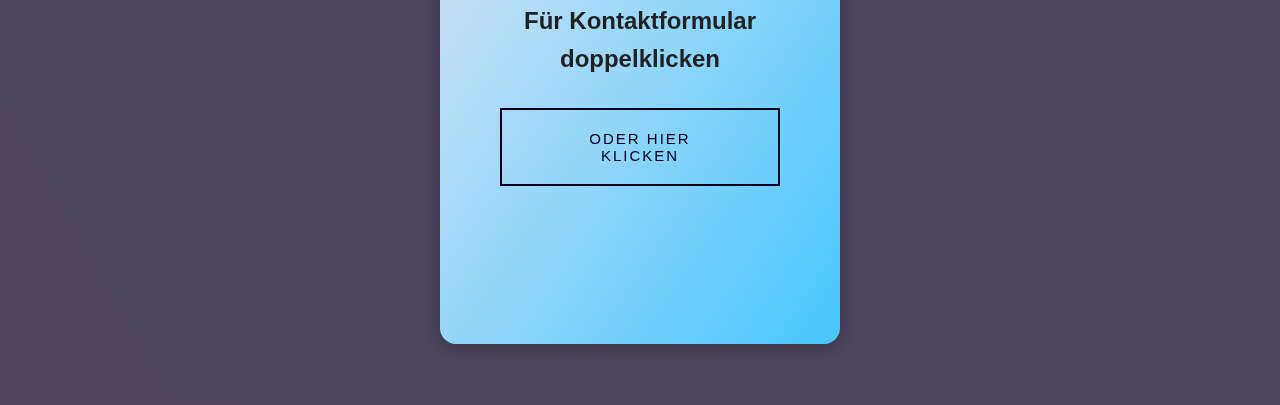
==== commit b9d47740: "add readme" ====
--- a/index.html
+++ b/index.html
@@ -10,8 +10,7 @@
     <link rel="stylesheet" href="Content_cards.css" />
     <link rel="stylesheet" href="contact_form.css" />
     <link rel="stylesheet" href="Skills.css" />
-    <link rel="stylesheet" href="inner_card.css" />  
-    <link rel="stylesheet" href="load_effect.css" />    
+    <link rel="stylesheet" href="inner_card.css" />     
     <link rel="stylesheet" href="slides.css" />   
   </head>
   <body>
--- a/Burger_menu.css
+++ b/Burger_menu.css
@@ -14,11 +14,9 @@
   padding: 0;
 }
 body {
-  height: 100vh;
   line-height: 1.6;
   font-size: 4vw;
   color: aliceblue;
-  background-color: rgb(0, 0, 29);
   padding-left: 2%;
   padding-right: 2%;
 }
@@ -67,7 +65,7 @@
 
 .navbar-link:is(:focus, :hover) {
   color: var(--navbar-text-color-focus);
-  background-color: var(--navbar-bg-contrast);
+  background-color: darkslateblue;
 }
 .navbar-logo {
   background-color: var(--navbar-text-color-focus);
@@ -179,7 +177,7 @@
     line-height: 1.6;
     font-size: 2vw;
     color: aliceblue;
-    background-color: rgb(0, 0, 29);
+    background-color: rgb(226, 226, 239);
     padding-left: 2%;
     padding-right: 2%;
   }
--- a/contact_form.css
+++ b/contact_form.css
@@ -1,7 +1,22 @@
 body {
-  background-color: rgb(0, 0, 29);
+  background-color: aliceblue;
+  background-image: linear-gradient(60deg, #723045, #2c5772, #69447c);
+  background-size: 6000% 6000%;
+  animation: bgAnimatedGradient 30s infinite linear;
   height: 100vh;
   font-family: "Montserrat", sans-serif;
+}
+
+@keyframes bgAnimatedGradient {
+  0% {
+    background-position: 0 85%;
+  }
+  50% {
+    background-position: 100% 20%;
+  }
+  100% {
+    background-position: 0% 85%;
+  }
 }
 
 div.container {
--- a/inner_card.css
+++ b/inner_card.css
@@ -1,5 +1,5 @@
 :root {
-  --primary: #0008ff;
+  --primary: #e7e7f3;
   --secondary: #48c7fe;
   --dark: #212121;
   --light: #f3f3f3;
--- a/slides.css
+++ b/slides.css
@@ -2,11 +2,6 @@
 
 .simpleSlides {
   height: 90vh;
-  background-image: linear-gradient(
-    rgb(0, 0, 29),
-    rgb(0, 52, 100) 50%,
-    rgb(0, 0, 29)
-  );
 }
 
 .slides {
@@ -37,6 +32,5 @@
   }
 }
 
-
 @media screen and (max-width: 700px) {
-}+}
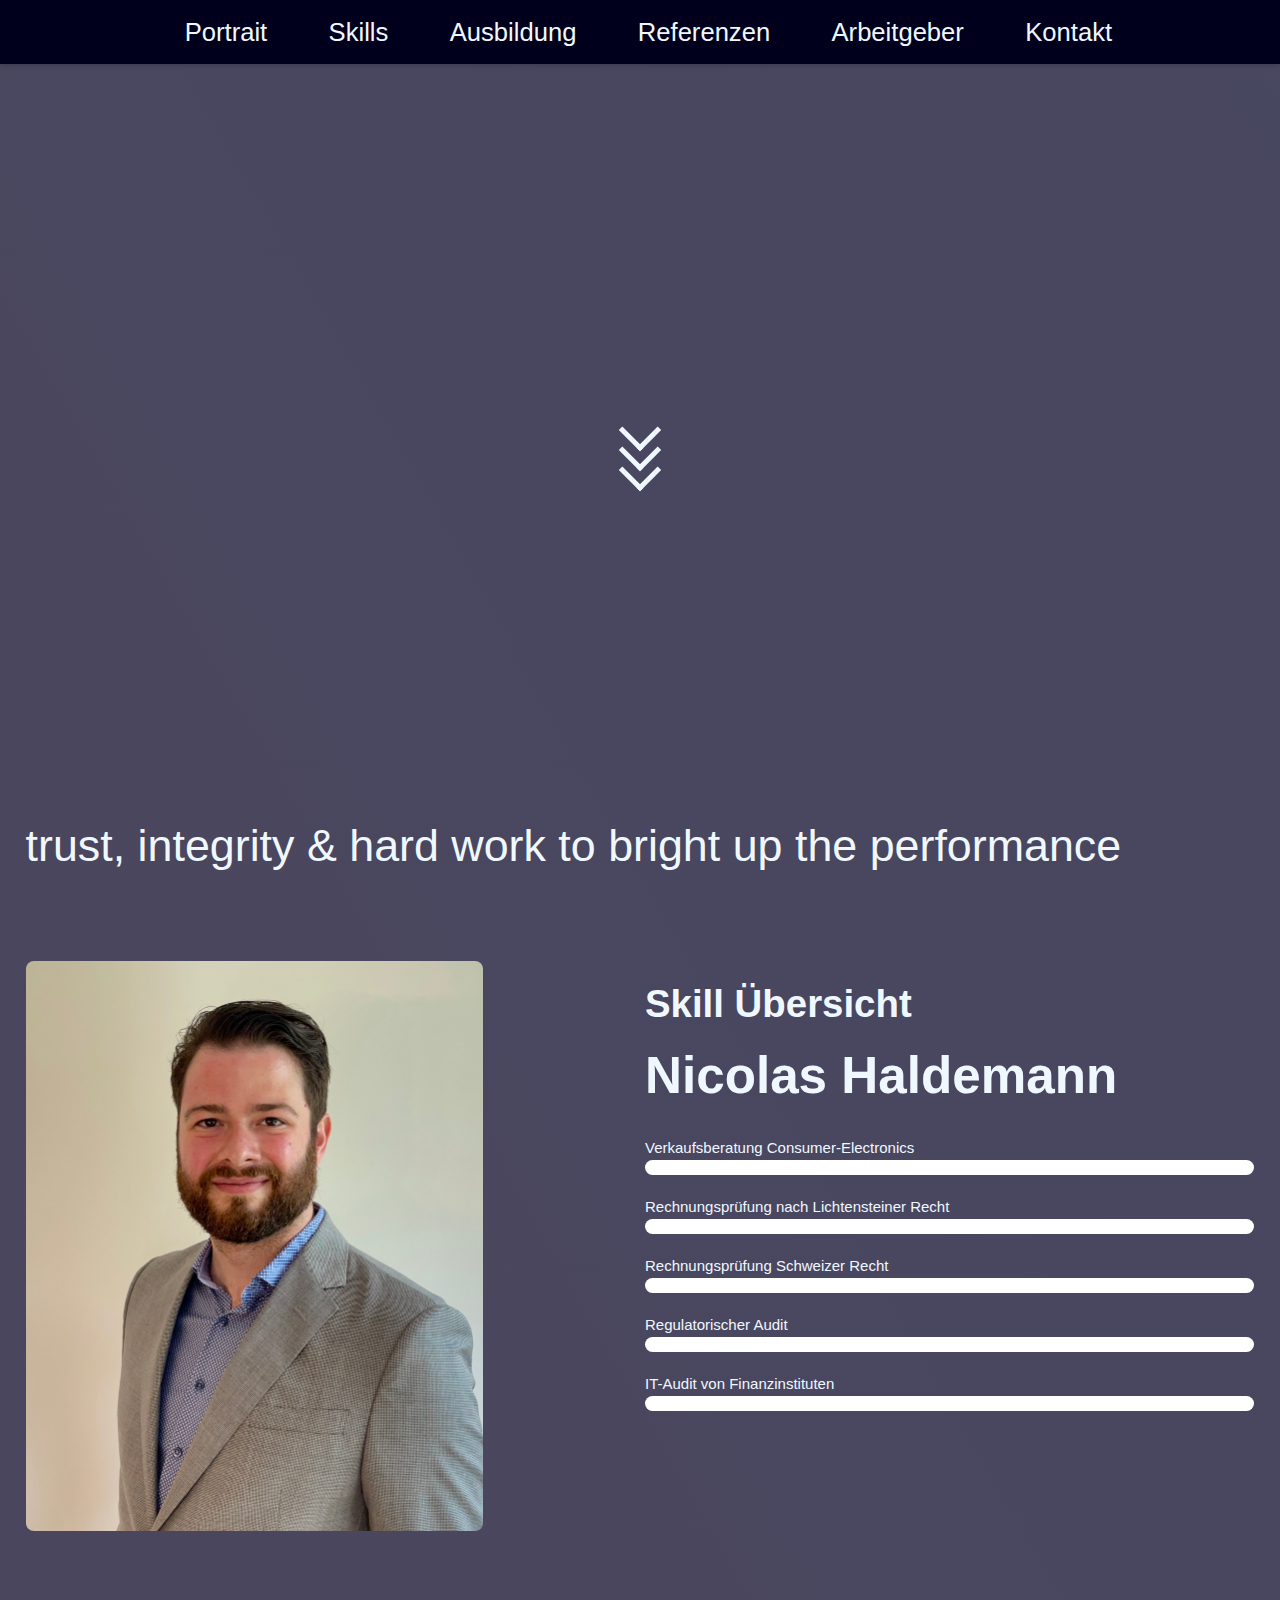
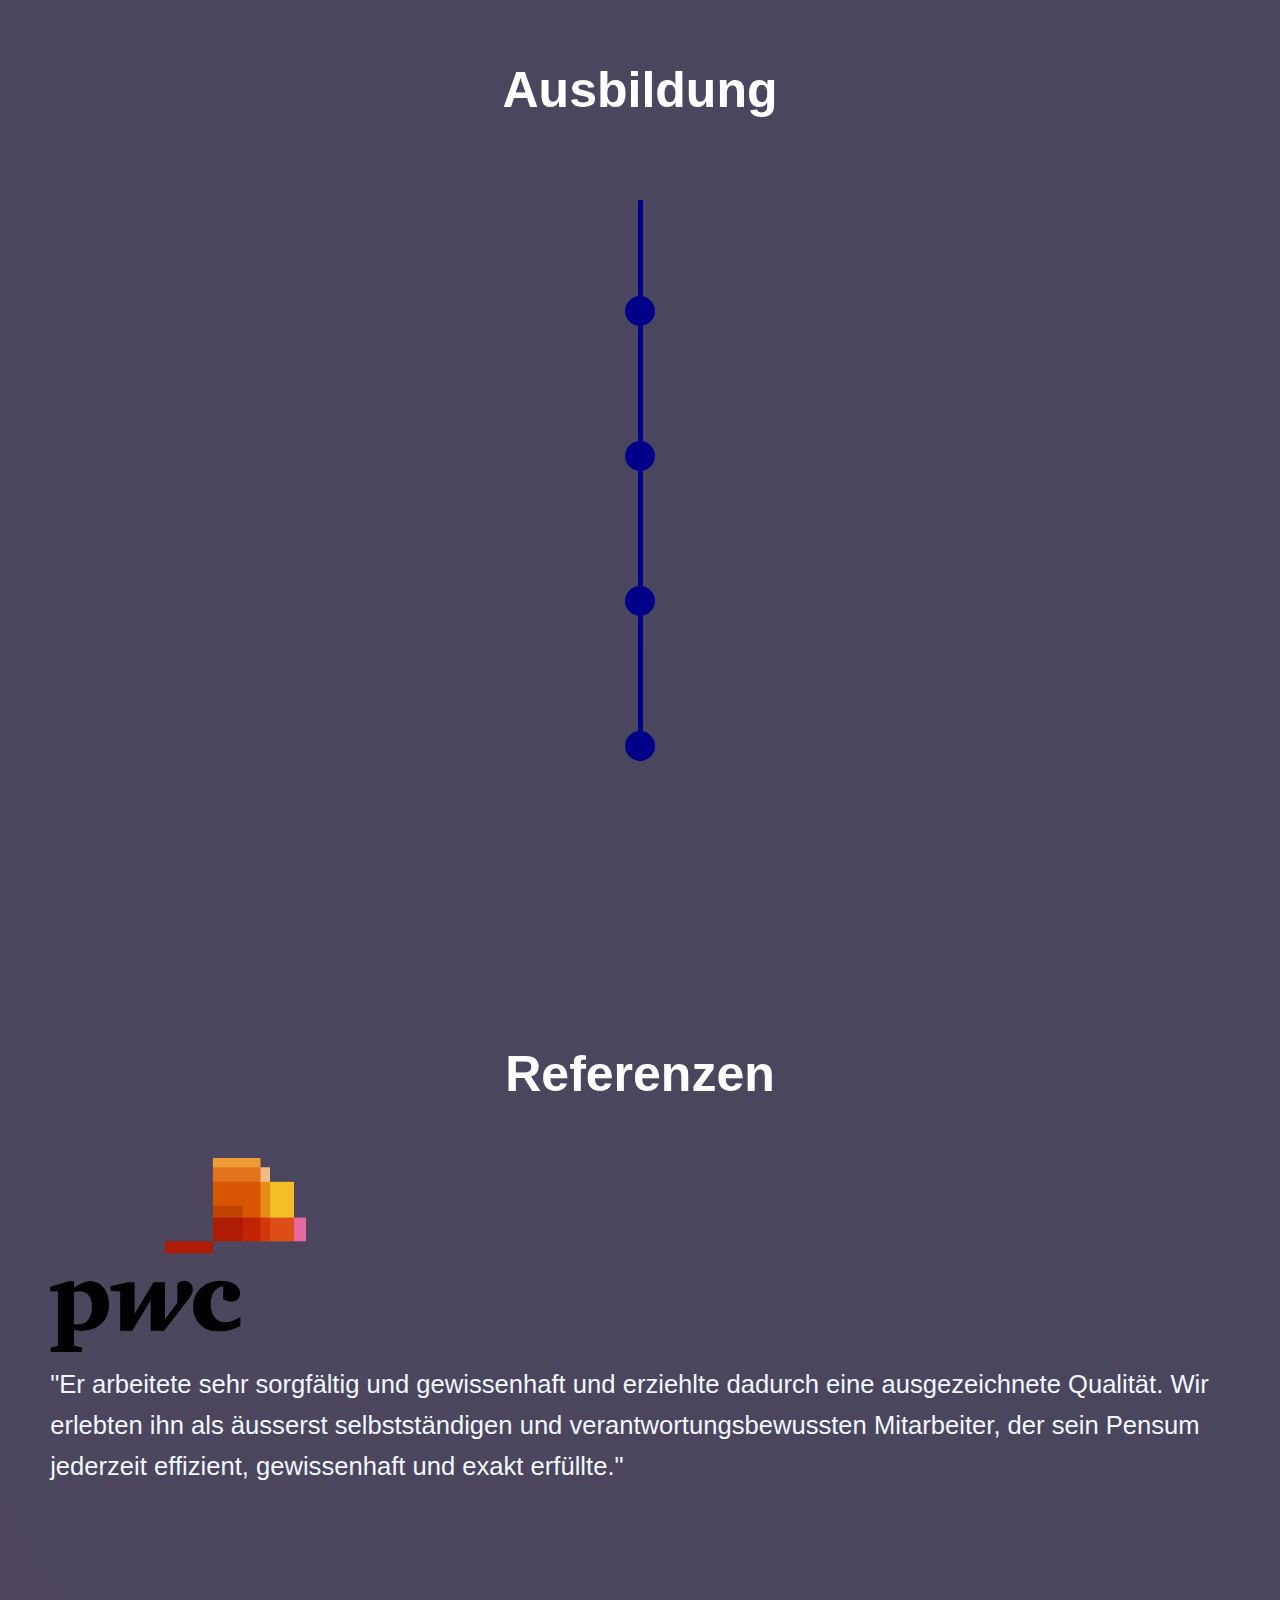
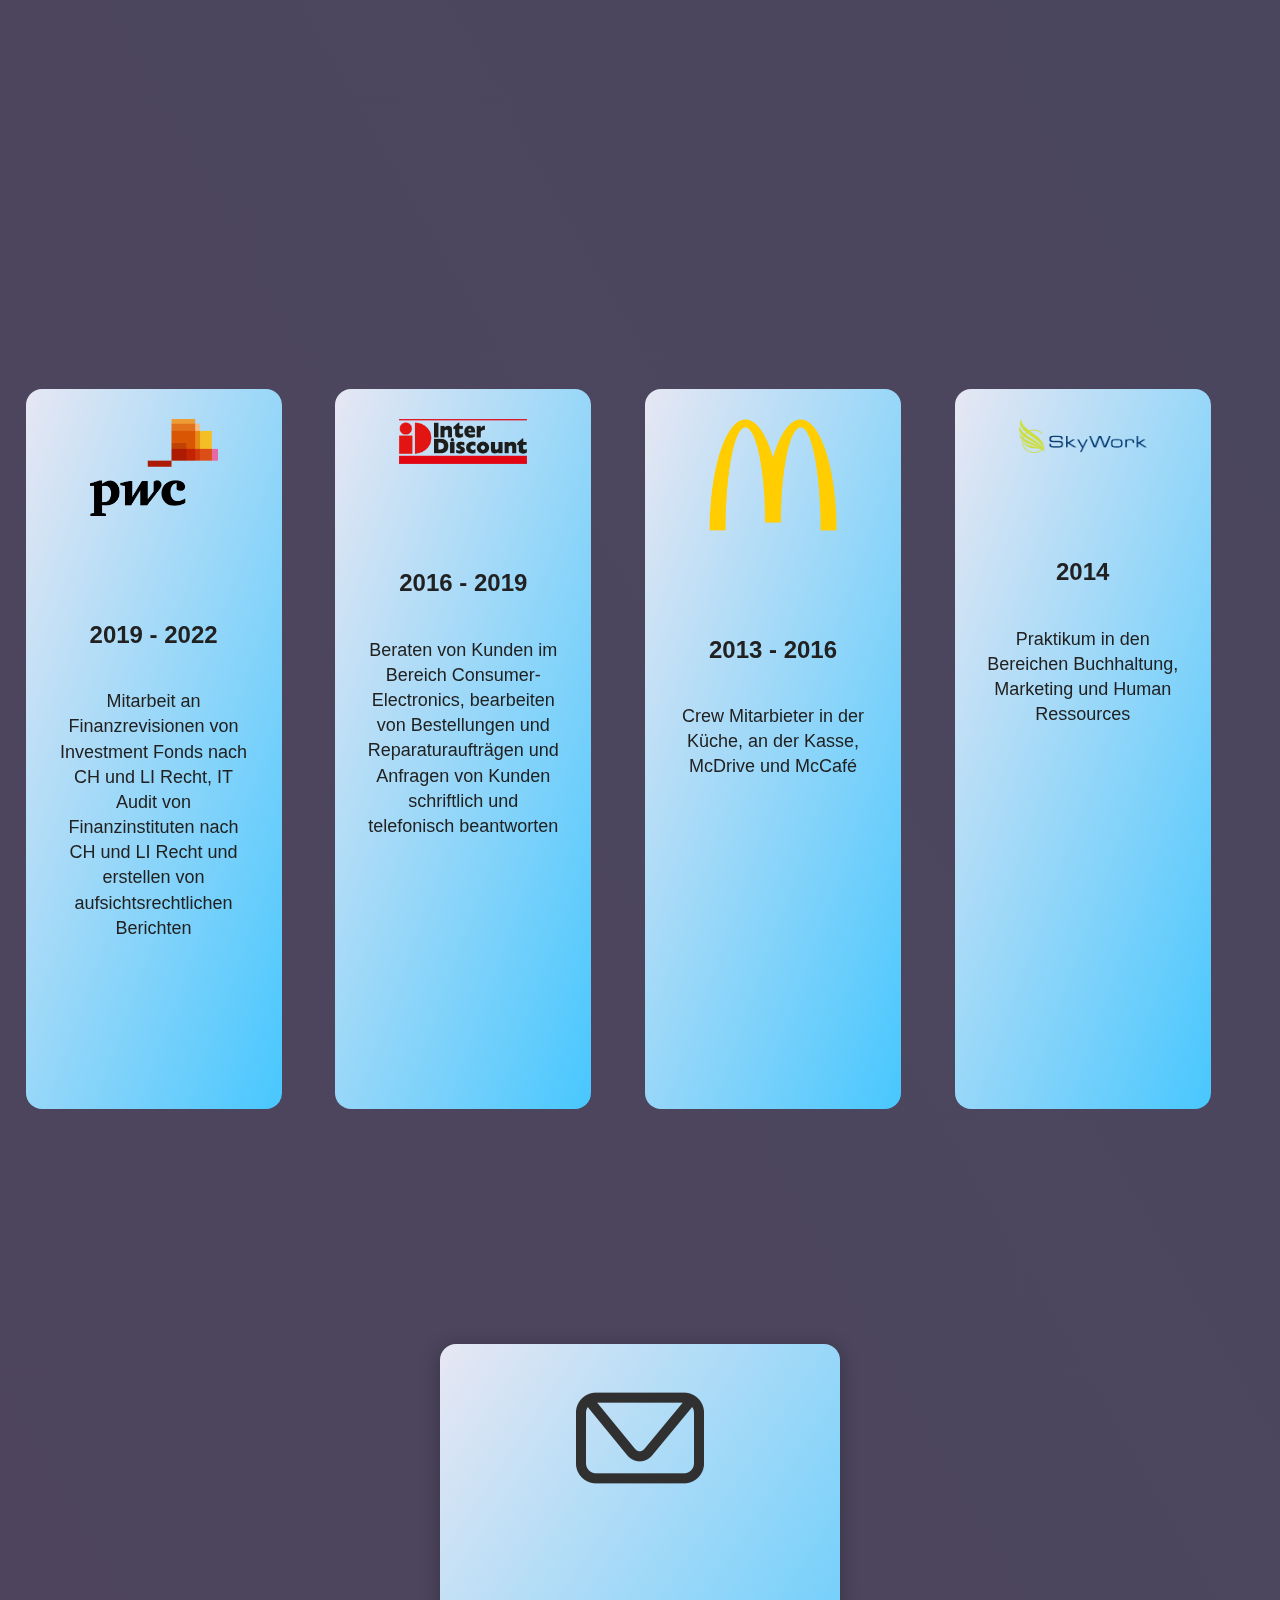
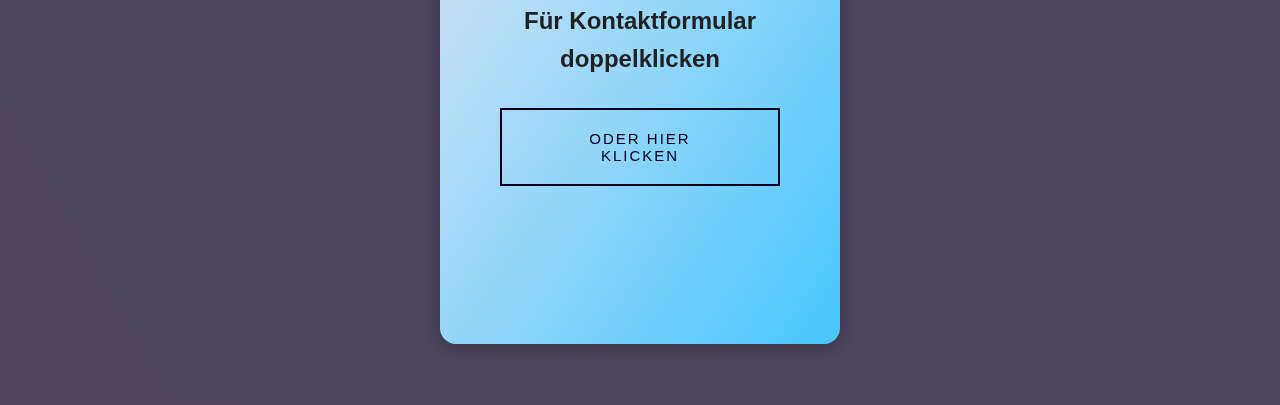
==== commit 3aa7b22e: "folder css" ====
--- a/index.html
+++ b/index.html
@@ -5,13 +5,13 @@
     <meta name="viewport" content="width=device-width, initial-scale=1.0" />
     <title>Nicolas Haldemann</title> 
     <link rel="icon" type="image/x-icon" href="Pictures/favicon.png">
-    <link rel="stylesheet" href="styles.css" />
-    <link rel="stylesheet" href="Burger_menu.css" />
-    <link rel="stylesheet" href="Content_cards.css" />
-    <link rel="stylesheet" href="contact_form.css" />
-    <link rel="stylesheet" href="Skills.css" />
-    <link rel="stylesheet" href="inner_card.css" />     
-    <link rel="stylesheet" href="slides.css" />   
+    <link rel="stylesheet" href="css/styles.css" />
+    <link rel="stylesheet" href="css/Burger_menu.css" />
+    <link rel="stylesheet" href="css/Content_cards.css" />
+    <link rel="stylesheet" href="css/contact_form.css" />
+    <link rel="stylesheet" href="css/Skills.css" />
+    <link rel="stylesheet" href="css/inner_card.css" />     
+    <link rel="stylesheet" href="css/slides.css" />   
   </head>
   <body>
     <header id="navbar">
@@ -345,6 +345,6 @@
 
 
       </div>
-    <script src="script.js"></script>  
+    <script src="Script/script.js"></script>  
   </body>
 </html>--- a/css/styles.css
+++ b/css/styles.css
@@ -0,0 +1,349 @@
+html {
+  scroll-behavior: smooth;
+}
+
+/* Content Grid*/
+.grid {
+  display: grid;
+  height: 100vh;
+  grid-template-columns: 1fr 1fr 1fr 1fr;
+  grid-template-rows: 1fr 1fr 1fr 1fr 1fr 1fr;
+  grid-gap: 10px;
+  grid-template-areas:
+    "ppicture ppicture pname pname"
+    "education education education education"
+    "referenzen referenzen referenzen referenzen"
+    "pemloyer pemloyer pemloyer pemloyer"
+    "inner_pwc inner_interdiscount inner_mc inner_sky"
+    "kontakt kontakt kontakt kontakt";
+}
+
+/*Definitionen*/
+#inner_pwc {
+  grid-area: inner_pwc;
+}
+
+#inner_interdiscount {
+  grid-area: inner_interdiscount;
+}
+
+#inner_mc {
+  grid-area: inner_mc;
+}
+
+#inner_sky {
+  grid-area: inner_sky;
+}
+
+#parallax_mid {
+  grid-area: parallax_mid;
+}
+#pemployer {
+  grid-area: pemployer;
+}
+#ppicture {
+  grid-area: ppicture;
+}
+#pname {
+  grid-area: pname;
+}
+
+#referenzen {
+  grid-area: referenzen;
+}
+
+#kontakt {
+  grid-area: kontakt;
+}
+
+#education {
+  grid-area: education;
+}
+
+/*Parallax*/
+
+.parallax_mid {
+  background-image: url("Pictures/Lightbulbs.jpg");
+  background-attachment: fixed;
+  background-position: left;
+  background-repeat: no-repeat;
+  background-size: cover;
+  height: 5vh;
+  color: blue;
+  font-size: large;
+}
+
+.parallax {
+  background-image: url("Pictures/Lightbulbs.jpg");
+
+  height: 85vh;
+  background-attachment: fixed;
+  background-position: left;
+  background-repeat: no-repeat;
+  background-size: cover;
+  font-size: 10vh;
+}
+
+html {
+  font-size: 10px;
+}
+
+.intro-text {
+  color: var(--white);
+  padding: 2rem 0;
+  font-size: 2.5rem;
+}
+
+.container {
+  margin: 0 auto;
+  padding: 0 20px;
+  text-align: center;
+}
+
+p {
+  font-size: 1.5rem;
+  padding-top: 2rem;
+  line-height: 1.6;
+}
+
+img {
+  width: 100%;
+}
+
+/*Timeline*/
+
+.timeline-section {
+  width: 100%;
+  overflow: hidden;
+}
+
+.timeline-section ul {
+  padding: 5rem 0;
+}
+
+.timeline-section ul li {
+  list-style: none;
+  position: relative;
+  width: 5px;
+  margin: 0 auto;
+  padding-top: 5rem;
+  background: var(--color-blue);
+}
+
+.timeline-section ul li::after {
+  content: "";
+  position: absolute;
+  left: 50%;
+  bottom: 0;
+  transform: translateX(-50%);
+  width: 3rem;
+  height: 3rem;
+  border-radius: 50%;
+  background: inherit;
+}
+
+.timeline-section ul li div {
+  width: 40rem;
+  font-size: 1.2rem;
+  position: relative;
+  bottom: 0;
+  padding: 1.5rem;
+  background: rgba(255, 255, 255, 0.2);
+  -webkit-backdrop-filter: blur(5px);
+  backdrop-filter: blur(5px);
+  box-shadow: 20px 20px 50px rgba(0, 0, 0, 0.5);
+  border-radius: 10px;
+  border-top: 2px solid rgba(255, 255, 255, 0.5);
+  border-left: 2px solid rgba(255, 255, 255, 0.5);
+  border-bottom: 2px solid rgba(255, 255, 255, 0.5);
+  border-right: 2px solid rgba(255, 255, 255, 0.5);
+  border: 1px solid rgba(255, 255, 255, 0.2);
+  background-color: darkslateblue;
+}
+
+.timeline-section ul li div::before {
+  content: "";
+  position: absolute;
+  bottom: 7px;
+  width: 0;
+  height: 0;
+  border-style: solid;
+}
+
+.timeline-section ul li:nth-child(odd) div {
+  left: 45px;
+}
+
+.timeline-section ul li:nth-child(odd) div::before {
+  left: -15px;
+  border-width: 8px 16px 8px 0;
+  border-color: transparent darkslateblue transparent transparent;
+}
+
+.timeline-section ul li:nth-child(even) div {
+  left: -439px;
+}
+
+.timeline-section ul li:nth-child(even) div::before {
+  right: -15px;
+  border-width: 8px 0 8px 16px;
+  border-color: transparent transparent transparent darkslateblue;
+}
+
+time {
+  display: block;
+  font-size: 1.1rem;
+  font-weight: 800;
+  margin-bottom: 7px;
+}
+
+.timeline-section ul li::after {
+  transition: all 0.5s ease-in-out;
+}
+
+.timeline-section ul li.slide-in::after {
+  background: var(--white);
+  border: 3px solid darkslateblue;
+}
+
+.timeline-section ul li div {
+  visibility: hidden;
+  opacity: 0;
+  transition: all 0.5s ease-in-out;
+}
+
+.timeline-section ul li:nth-child(odd) div {
+  transform: translateX(20rem);
+}
+
+.timeline-section ul li:nth-child(even) div {
+  transform: translateX(-20rem);
+}
+
+.timeline-section ul li.slide-in div {
+  transform: none;
+  visibility: visible;
+  opacity: 1;
+}
+
+.gallery__img {
+  max-width: 75%;
+  object-fit: contain;
+  border-radius: 8px;
+}
+.gallery__img_p {
+  margin-top: 10%;
+  max-width: 75%;
+  object-fit: contain;
+  border-radius: 8px;
+}
+
+.gallery__item--1 {
+  grid-column-start: 1;
+  grid-column-end: 1;
+  grid-row-start: 1;
+  grid-row-end: 1;
+}
+
+.header_text {
+  height: 10vh;
+  font-size: 3.5vw;
+}
+
+.picture_slides {
+  width: 20vw;
+}
+
+@media screen and (max-width: 700px) {
+  .timeline-section ul li {
+    margin-left: 2rem;
+  }
+
+  .timeline-section ul li div {
+    width: calc(100vw - 91px);
+  }
+
+  .timeline-section ul li:nth-child(even) div {
+    left: 45px;
+  }
+
+  .timeline-section ul li:nth-child(even) div::before {
+    left: -15px;
+    border-width: 8px 16px 8px 0;
+    border-color: transparent darkslateblue transparent transparent;
+  }
+  .grid {
+    grid-template-columns: 1fr;
+    grid-template-rows: 1fr 1fr 1fr 1fr;
+    grid-template-areas:
+      "ppicture"
+      "pname"
+      "education"
+      "referenzen"
+      "inner_pwc"
+      "inner_interdiscount"
+      "inner_mc"
+      "inner_sky"
+      "kontakt";
+  }
+  body {
+    font-size: 4.5vw;
+    color: aliceblue;
+    background-color: rgb(0, 0, 29);
+    padding-left: 2%;
+    padding-right: 2%;
+  }
+  .header_text {
+    height: 10vh;
+    font-size: 4.5vw;
+  }
+
+  .gallery__img_p {
+    max-width: 99%;
+    object-fit: contain;
+    border-radius: 8px;
+  }
+}
+
+/*Scroll down*/
+.arrow {
+  position: absolute;
+  top: 50%;
+  left: 50%;
+  transform: translate(-50%, -50%);
+}
+
+.arrow span {
+  display: block;
+  width: 30px;
+  height: 30px;
+  border-bottom: 5px solid aliceblue;
+  border-right: 5px solid aliceblue;
+  transform: rotate(45deg);
+  margin: -10px;
+  animation: scroll 2s infinite;
+}
+
+.arrow span:nth-child(2) {
+  animation-delay: -0.2s;
+}
+
+.arrow span:nth-child(3) {
+  animation-delay: -0.4s;
+}
+
+@keyframes scroll {
+  0% {
+    opacity: 0;
+    transform: rotate(45deg) translate(-20px, -20px);
+  }
+
+  50% {
+    opacity: 1;
+  }
+
+  100% {
+    opacity: 0;
+    transform: rotate(45deg) translate(20px, 20px);
+  }
+}
--- a/css/Burger_menu.css
+++ b/css/Burger_menu.css
@@ -0,0 +1,184 @@
+:root {
+  --navbar-bg-color: rgb(0, 0, 29);
+  --navbar-text-color: aliceblue;
+  --navbar-text-color-focus: white;
+  --navbar-bg-contrast: rgb(0, 0, 90);
+  --white: #fff;
+  --light-blue: lightblue;
+  --color-blue: rgb(0, 0, 137);
+  --color-dark-grey: #222831;
+}
+* {
+  box-sizing: border-box;
+  margin: 0;
+  padding: 0;
+}
+body {
+  line-height: 1.6;
+  font-size: 4vw;
+  color: aliceblue;
+  padding-left: 2%;
+  padding-right: 2%;
+}
+.container_burger {
+  max-width: 1000px;
+  padding-left: 1.4rem;
+  padding-right: 1.4rem;
+  margin-left: auto;
+  margin-right: auto;
+}
+#navbar {
+  z-index: 10000;
+  --navbar-height: 64px;
+  position: fixed;
+  height: var(--navbar-height);
+  background-color: var(--navbar-bg-color);
+  left: 0;
+  right: 0;
+  box-shadow: 0 2px 4px rgba(0, 0, 0, 0.15);
+}
+.navbar-container {
+  display: flex;
+  justify-content: space-between;
+  height: 100%;
+  align-items: center;
+}
+.navbar-item {
+  margin: 0.4em;
+  width: 100%;
+}
+
+.navbar-link {
+  color: var(--navbar-text-color);
+  text-decoration: none;
+  display: flex;
+  font-weight: 400;
+  align-items: center;
+}
+
+.navbar-link {
+  justify-content: center;
+  width: 100%;
+  padding: 0.4em 0.8em;
+  border-radius: 5px;
+}
+
+.navbar-link:is(:focus, :hover) {
+  color: var(--navbar-text-color-focus);
+  background-color: darkslateblue;
+}
+.navbar-logo {
+  background-color: var(--navbar-text-color-focus);
+  border-radius: 50%;
+  width: 30px;
+  height: 30px;
+  margin-right: 0.5em;
+}
+
+#navbar-toggle {
+  cursor: pointer;
+  border: none;
+  background-color: transparent;
+  width: 40px;
+  height: 40px;
+  display: flex;
+  align-items: center;
+  justify-content: center;
+  flex-direction: column;
+  position: relative;
+  display: flex;
+  transition: all 0.5s ease-in-out;
+}
+
+.icon-bar {
+  display: block;
+  width: 25px;
+  height: 4px;
+  margin: 2px;
+  background-color: var(--navbar-text-color);
+}
+
+#navbar-toggle:is(:focus, :hover) .icon-bar {
+  background-color: var(--navbar-text-color-focus);
+  transition: all 0.5s ease-in-out;
+}
+
+#navbar-toggle[aria-expanded="true"] .icon-bar:first-child {
+  transform: rotate(-45deg) translate(-5px, 5px);
+  transition: all 0.5s ease-in-out;
+}
+#navbar-toggle[aria-expanded="true"] .icon-bar:nth-child(2) {
+  transform: translateX(-50px);
+  background-color: transparent;
+  transition: all 0.5s ease-in-out;
+}
+#navbar-toggle[aria-expanded="true"] .icon-bar:last-child {
+  transform: rotate(45deg) translate(-6px, -6px);
+  transition: all 0.5s ease-in-out;
+}
+
+#navbar-menu {
+  position: fixed;
+  top: var(--navbar-height);
+  bottom: 0;
+  opacity: 0;
+  visibility: hidden;
+  left: 0;
+  right: 0;
+  transition: all 0.5s ease-in-out;
+}
+#navbar-toggle[aria-expanded="true"] + #navbar-menu {
+  background-color: rgba(0, 0, 0, 0.4);
+  opacity: 1;
+  visibility: visible;
+  transition: all 0.5s ease-in-out;
+}
+.navbar-links {
+  list-style: none;
+  position: absolute;
+  background-color: var(--navbar-bg-color);
+  display: flex;
+  flex-direction: column;
+  align-items: center;
+  left: 0;
+  right: 0;
+  margin: 1.4rem;
+  border-radius: 5px;
+  box-shadow: 0 0 20px rgba(0, 0, 0, 0.3);
+}
+
+@media screen and (min-width: 700px) {
+  #navbar-toggle,
+  #navbar-toggle[aria-expanded="true"] {
+    display: none;
+  }
+
+  #navbar-menu,
+  #navbar-toggle[aria-expanded="true"] #navbar-menu {
+    visibility: visible;
+    opacity: 1;
+    position: static;
+    display: block;
+    height: 100%;
+  }
+
+  .navbar-links,
+  #navbar-toggle[aria-expanded="true"] #navbar-menu .navbar-links {
+    margin: 0;
+    padding: 0;
+    box-shadow: none;
+    position: static;
+    flex-direction: row;
+    width: 100%;
+    height: 100%;
+  }
+  body {
+    height: 100vh;
+    line-height: 1.6;
+    font-size: 2vw;
+    color: aliceblue;
+    background-color: rgb(226, 226, 239);
+    padding-left: 2%;
+    padding-right: 2%;
+  }
+}
--- a/css/Content_cards.css
+++ b/css/Content_cards.css
@@ -0,0 +1,125 @@
+:root {
+  --primary: #0008ff;
+  --secondary: #48c7fe;
+  --dark: #212121;
+  --light: #f3f3f3;
+}
+
+* {
+  margin: 0;
+  padding: 0;
+}
+
+body {
+  width: 100%;
+  min-height: 100vh;
+}
+
+.card {
+  margin: 100px auto 0;
+  width: 400px;
+  height: 600px;
+  perspective: 1000px;
+  margin-bottom: 5%;
+}
+
+.card__inner {
+  width: 100%;
+  height: 100%;
+  transition: transform 1s;
+  transform-style: preserve-3d;
+  cursor: pointer;
+  position: relative;
+}
+
+.card__inner.is-flipped {
+  transform: rotateY(180deg);
+}
+
+.card__face {
+  position: absolute;
+  width: 100%;
+  height: 100%;
+  -webkit-backface-visibility: hidden;
+  backface-visibility: hidden;
+  overflow: hidden;
+  border-radius: 16px;
+  box-shadow: 0px 3px 18px 3px rgba(0, 0, 0, 0.2);
+}
+
+.card__face--front {
+  background-image: linear-gradient(
+    to bottom right,
+    var(--primary),
+    var(--secondary)
+  );
+  display: flex;
+  align-items: center;
+  justify-content: center;
+}
+
+.card__face--front h2 {
+  color: #fff;
+  font-size: 32px;
+}
+
+.card__face--back {
+  background-color: var(--light);
+  transform: rotateY(180deg);
+  color: rgb(0, 0, 29);
+  font-size: medium;
+}
+
+.card__content {
+  width: 100%;
+  height: 100%;
+}
+
+.card__header {
+  position: relative;
+  padding: 30px 30px 40px;
+}
+
+.card__header:after {
+  content: "";
+  display: block;
+  position: absolute;
+  top: 0;
+  left: 0;
+  right: 0;
+  bottom: 0;
+}
+
+.pp {
+  display: block;
+  width: auto;
+  height: 128px;
+  margin: 0 auto 30px;
+  object-fit: cover;
+}
+
+.card__header h2 {
+  color: #fff;
+  font-size: 32px;
+  font-weight: 900;
+  text-transform: uppercase;
+  text-align: center;
+}
+
+.card__body {
+  padding: 30px;
+  text-align: center;
+}
+
+.card__body h3 {
+  color: var(--dark);
+  font-size: 24px;
+  font-weight: 600;
+  margin-bottom: 15px;
+}
+
+.card__body p {
+  color: var(--dark);
+  font-size: 18px;
+  line-height: 1.4;
+}
--- a/css/contact_form.css
+++ b/css/contact_form.css
@@ -0,0 +1,116 @@
+body {
+  background-color: aliceblue;
+  background-image: linear-gradient(60deg, #723045, #2c5772, #69447c);
+  background-size: 6000% 6000%;
+  animation: bgAnimatedGradient 30s infinite linear;
+  height: 100vh;
+  font-family: "Montserrat", sans-serif;
+}
+
+@keyframes bgAnimatedGradient {
+  0% {
+    background-position: 0 85%;
+  }
+  50% {
+    background-position: 100% 20%;
+  }
+  100% {
+    background-position: 0% 85%;
+  }
+}
+
+div.container {
+  height: 100%;
+  display: flex;
+  align-items: center;
+  justify-content: center;
+}
+
+form {
+  text-align: center;
+
+  padding: 30px;
+}
+
+label {
+  display: block;
+  letter-spacing: 4px;
+  padding-top: 30px;
+  text-align: center;
+}
+
+label .label-text {
+  color: rgb(0, 0, 29);
+  cursor: text;
+  font-size: 15px;
+  line-height: 20px;
+  text-transform: uppercase;
+  -moz-transform: translateY(-34px);
+  -ms-transform: translateY(-34px);
+  -webkit-transform: translateY(-34px);
+  transform: translateY(-34px);
+  transition: all 0.3s;
+}
+
+label input {
+  background-color: transparent;
+  border: 0;
+  border-bottom: 2px solid rgb(0, 0, 29);
+  color: rgb(0, 0, 29);
+  font-size: 20px;
+  letter-spacing: 1px;
+  outline: 0;
+  padding: 5px 20px;
+  text-align: center;
+  transition: all 0.3s;
+  width: 200px;
+}
+
+label input:focus {
+  max-width: 100%;
+  width: 400px;
+}
+
+label input:focus + .label-text {
+  color: #0008ff;
+  font-size: 13px;
+  margin-top: 10px;
+  -moz-transform: translateY(-74px);
+  -ms-transform: translateY(-74px);
+  -webkit-transform: translateY(-74px);
+  transform: translateY(-74px);
+}
+
+label input:valid + .label-text {
+  font-size: 13px;
+  -moz-transform: translateY(-74px);
+  -ms-transform: translateY(-74px);
+  -webkit-transform: translateY(-74px);
+  transform: translateY(-74px);
+}
+
+button {
+  background: transparent;
+  color: rgb(0, 0, 29);
+  border: 2px solid rgb(0, 0, 29);
+  font-size: 15px;
+  letter-spacing: 2px;
+  padding: 20px 75px;
+  text-transform: uppercase;
+  cursor: pointer;
+  display: inline-block;
+  margin: 15px 30px;
+  -webkit-transition: all 0.4s;
+  -moz-transition: all 0.4s;
+  transition: all 0.4s;
+}
+
+button:hover,
+button:focus {
+  background-color: rgb(0, 0, 29);
+  color: aliceblue;
+}
+
+.text-center {
+  text-align: center;
+}
--- a/css/Skills.css
+++ b/css/Skills.css
@@ -0,0 +1,55 @@
+/*skills*/
+.spacer {
+  margin-top: 12%;
+}
+
+.skill {
+  box-sizing: border-box;
+  background: #fff;
+  border-radius: 8px;
+}
+.level {
+  width: 100%;
+  height: 15px;
+  border-radius: 8px;
+}
+
+.skill1 {
+  width: 75%;
+  background: #2fc4b2;
+  height: 15px;
+  border-radius: 8px;
+}
+.skill2 {
+  width: 90%;
+  background: #d32626;
+  height: 15px;
+  border-radius: 8px;
+}
+.skill3 {
+  width: 85%;
+  background: #79d70f;
+  height: 15px;
+  border-radius: 8px;
+}
+.skill4 {
+  width: 65%;
+  background: #b5076b;
+  height: 15px;
+  border-radius: 8px;
+}
+.skill5 {
+  width: 75%;
+  background: #fed330;
+  height: 15px;
+  border-radius: 8px;
+}
+
+.hidden {
+  opacity: 0;
+  transition: all 3.5s;
+}
+
+.show {
+  opacity: 1;
+}
--- a/css/inner_card.css
+++ b/css/inner_card.css
@@ -0,0 +1,111 @@
+:root {
+  --primary: #e7e7f3;
+  --secondary: #48c7fe;
+  --dark: #212121;
+  --light: #f3f3f3;
+}
+
+* {
+  margin: 0;
+  padding: 0;
+}
+
+body {
+  width: 100%;
+  min-height: 100vh;
+}
+
+.innercontent_card {
+  margin: 100px auto 0;
+  width: 20vw;
+  height: 80vh;
+  perspective: 1000px;
+  margin-bottom: 5%;
+}
+
+.innercontent_card__inner {
+  width: 100%;
+  height: 100%;
+  transition: transform 1s;
+  transform-style: preserve-3d;
+  cursor: pointer;
+  position: relative;
+}
+
+.innercontent_card__face {
+  position: absolute;
+  width: 100%;
+  height: 100%;
+  -webkit-backface-visibility: hidden;
+  backface-visibility: hidden;
+  overflow: hidden;
+  border-radius: 16px;
+}
+
+.innercontent_card__face--front {
+  background-image: linear-gradient(
+    to bottom right,
+    var(--primary),
+    var(--secondary)
+  );
+  display: flex;
+  align-items: center;
+  justify-content: center;
+}
+
+.innercontent_card__face--front h2 {
+  color: #fff;
+  font-size: 32px;
+}
+
+.innercontent_card__content {
+  width: 100%;
+  height: 100%;
+}
+
+.innercontent_card__header {
+  position: relative;
+  padding: 30px 30px 40px;
+}
+
+.innercontent_card__body {
+  padding: 30px;
+  text-align: center;
+}
+
+.innercontent_card__body h3 {
+  color: var(--dark);
+  font-size: 24px;
+  font-weight: 600;
+  margin-bottom: 15px;
+}
+
+.innercontent_card__body p {
+  color: var(--dark);
+  font-size: 18px;
+  line-height: 1.4;
+}
+.innercontent_pp {
+  display: block;
+  width: 10vw;
+  max-height: 20vh;
+  margin: 0 auto 30px;
+  object-fit: cover;
+}
+
+@media screen and (max-width: 700px) {
+  .innercontent_card {
+    margin: 100px auto 0;
+    width: 95vw;
+    height: 80vh;
+    perspective: 1000px;
+    margin-bottom: 5%;
+  }
+  .innercontent_pp {
+    display: block;
+    width: 50vw;
+    max-height: 40vh;
+    margin: 0 auto 30px;
+    object-fit: cover;
+  }
+}
--- a/css/slides.css
+++ b/css/slides.css
@@ -0,0 +1,31 @@
+.simpleSlides {
+  height: 90vh;
+}
+
+.slides {
+  display: none;
+  margin-left: auto;
+  margin-right: auto;
+  padding: 2%;
+}
+
+.animate-left {
+  position: relative;
+  animation: animateleft 1.5s;
+}
+
+.animate-left-text {
+  position: relative;
+  animation: animateleft 1.5s;
+}
+
+@keyframes animateleft {
+  from {
+    left: -500px;
+    opacity: 0;
+  }
+  to {
+    left: 0;
+    opacity: 1;
+  }
+}
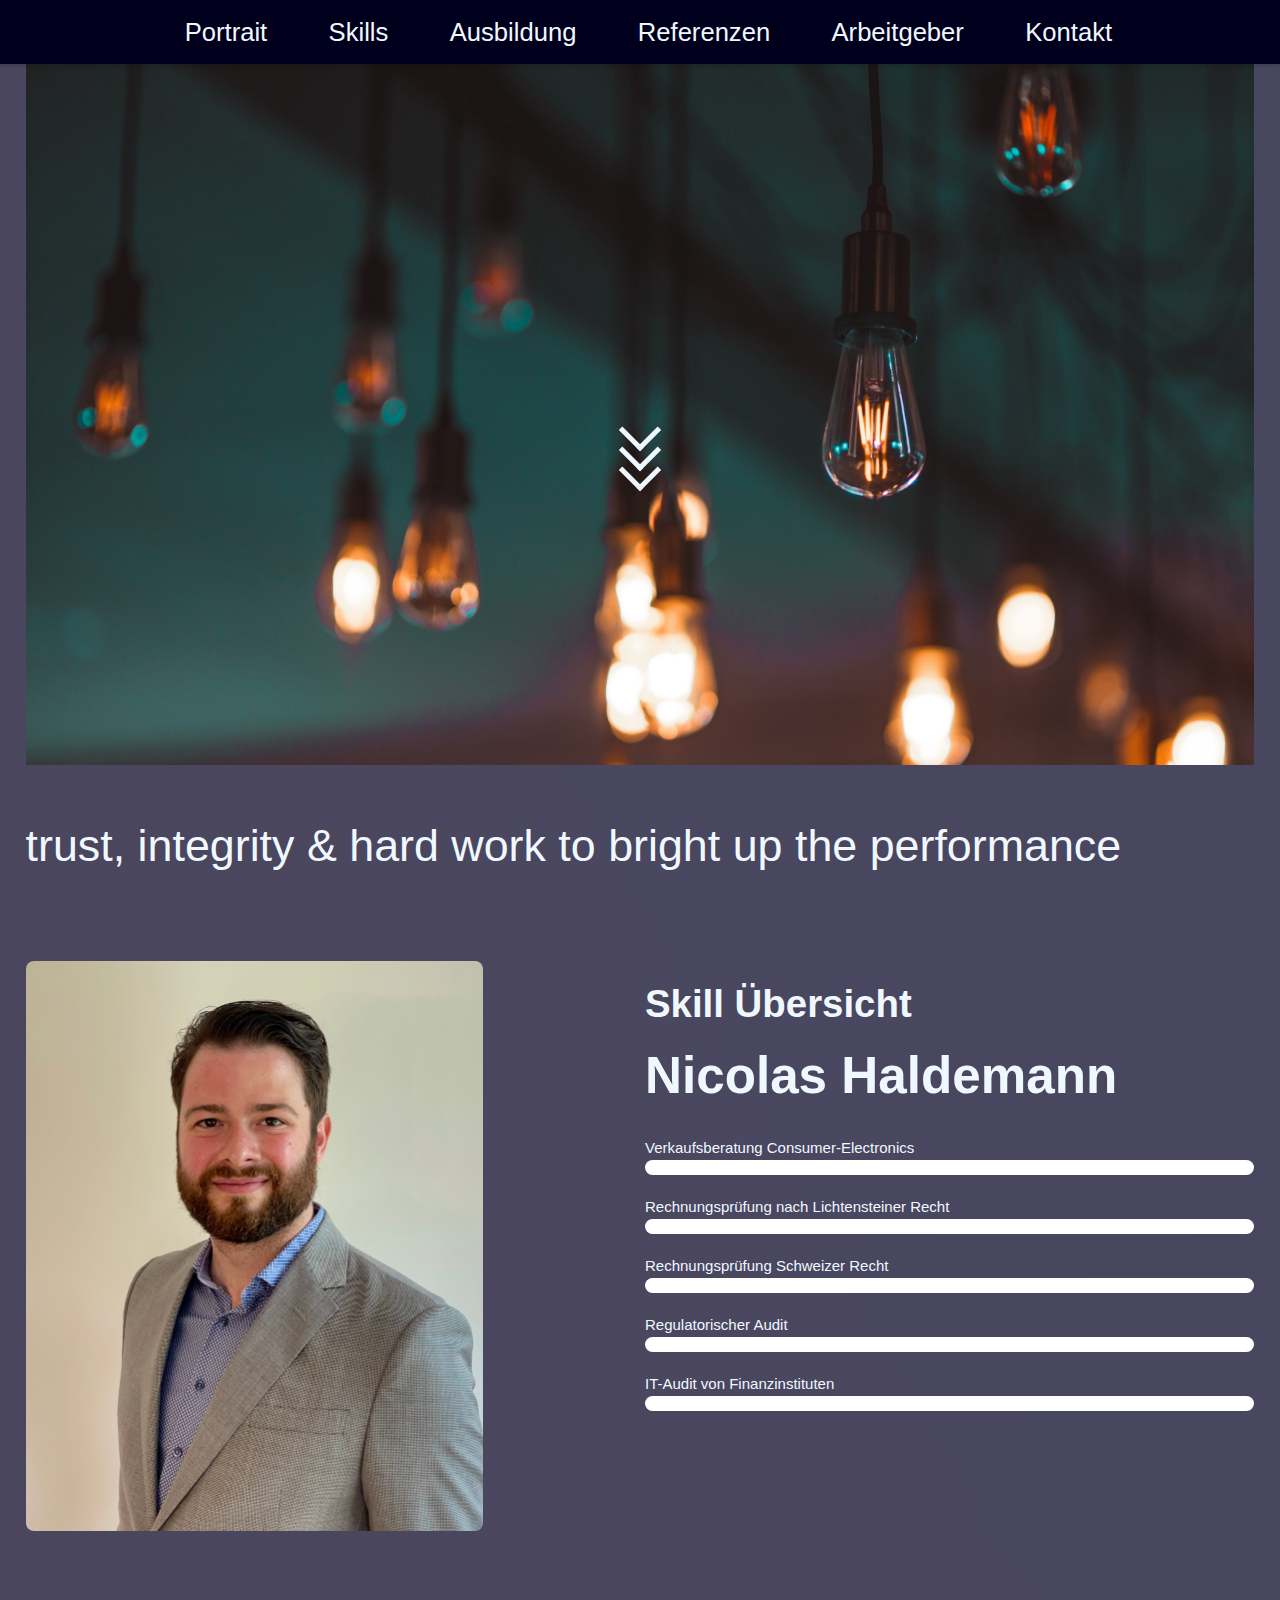
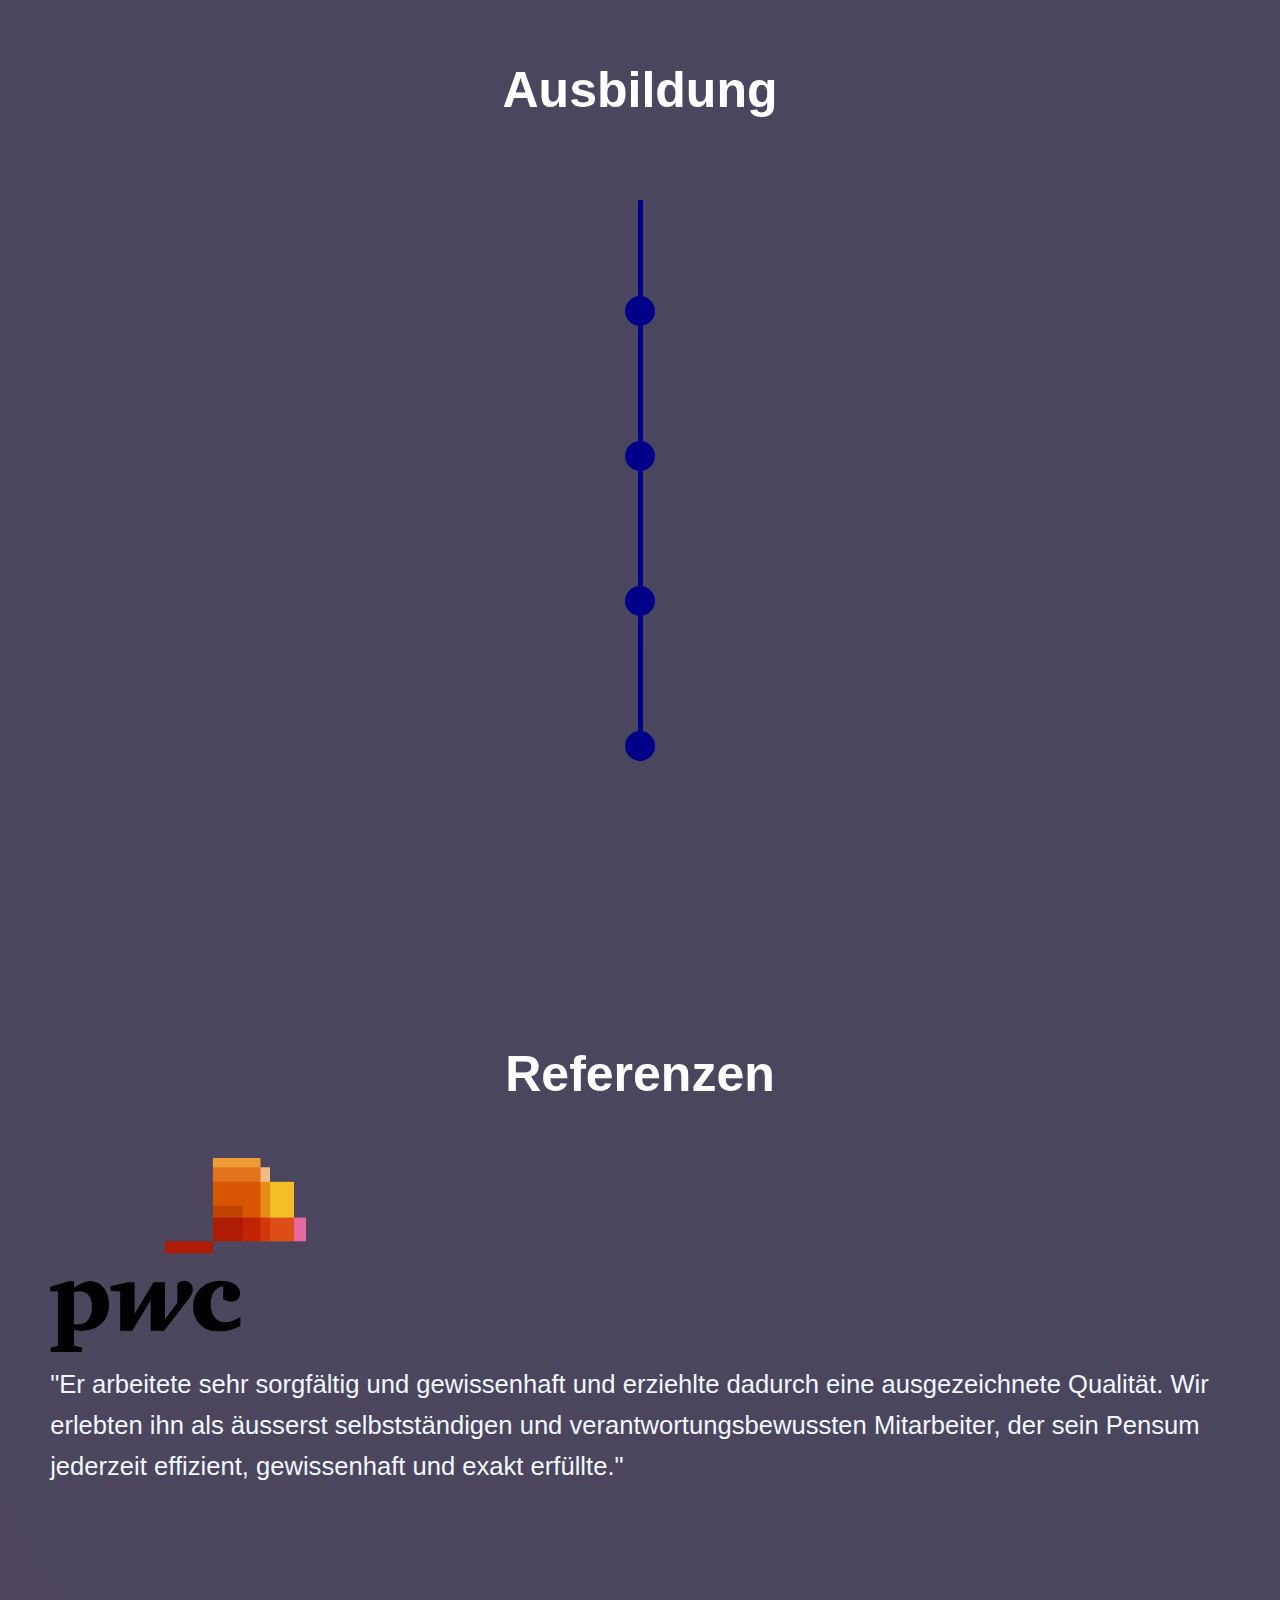
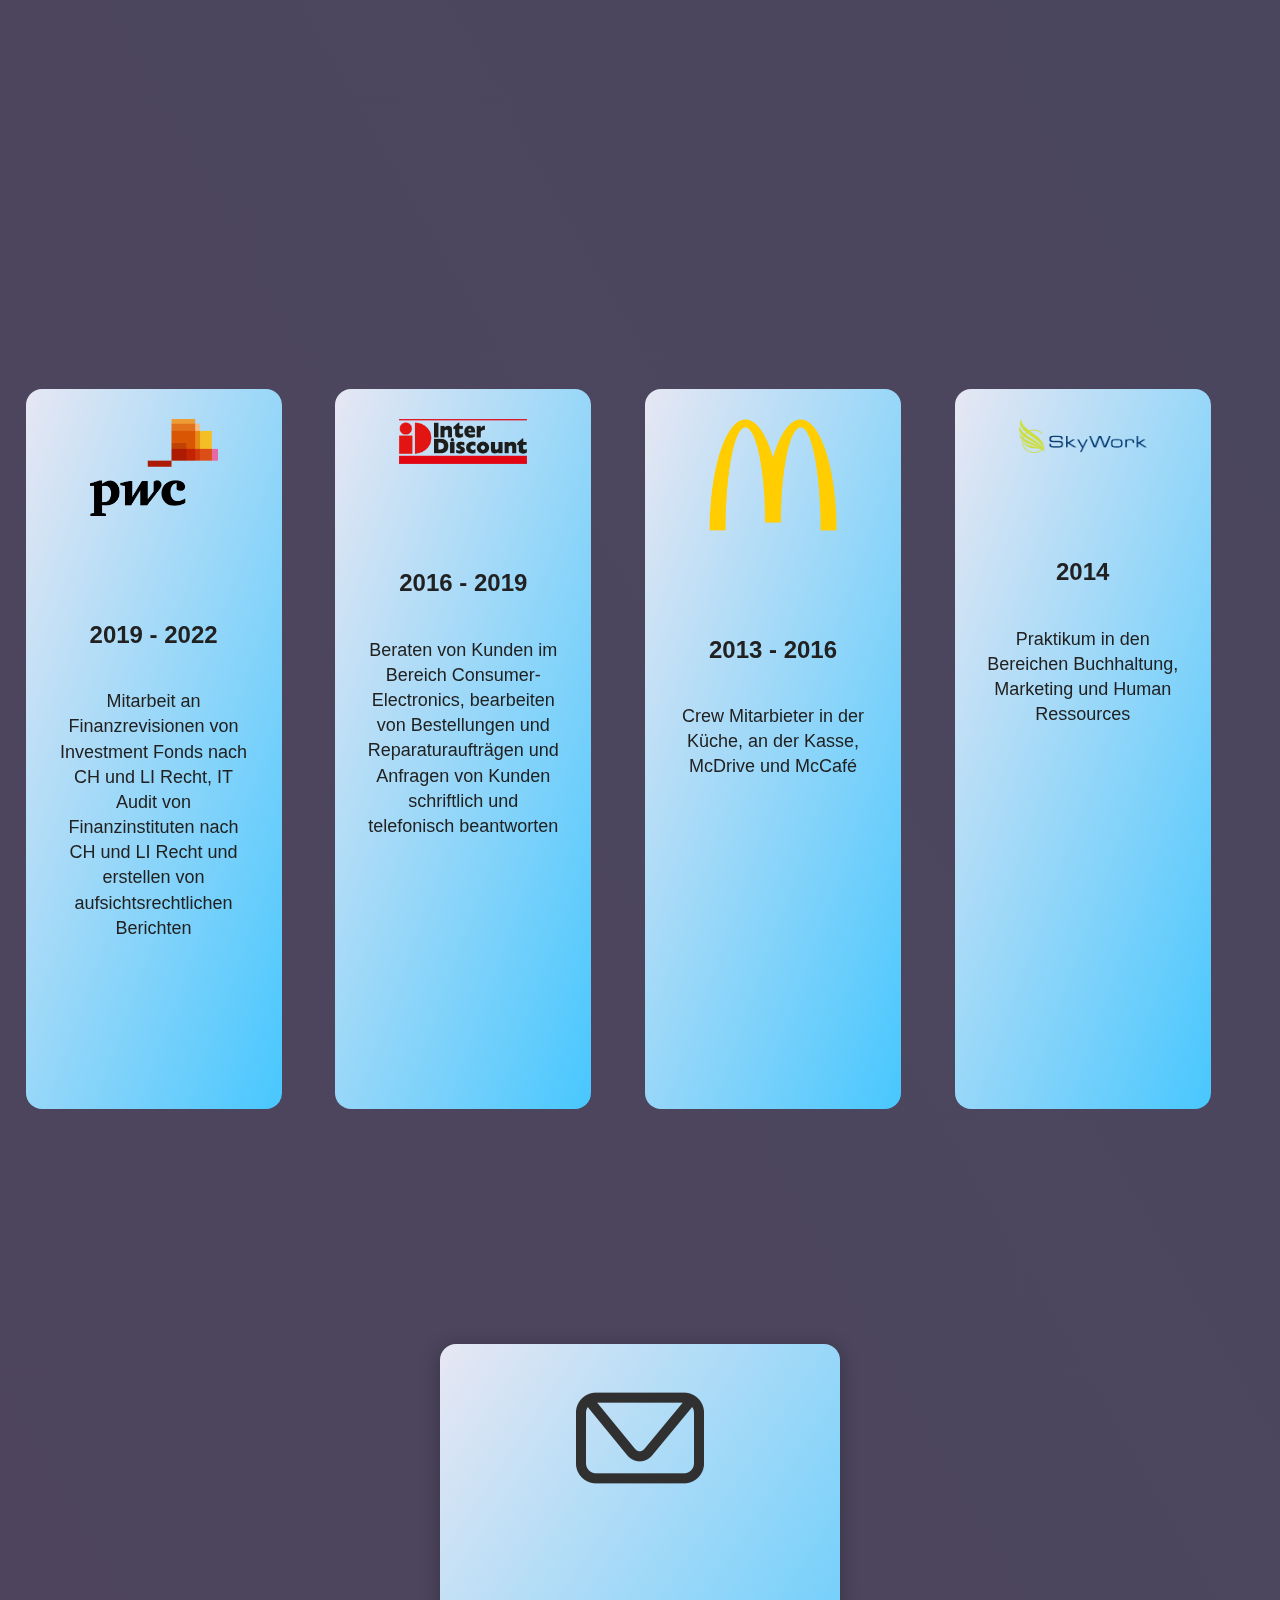
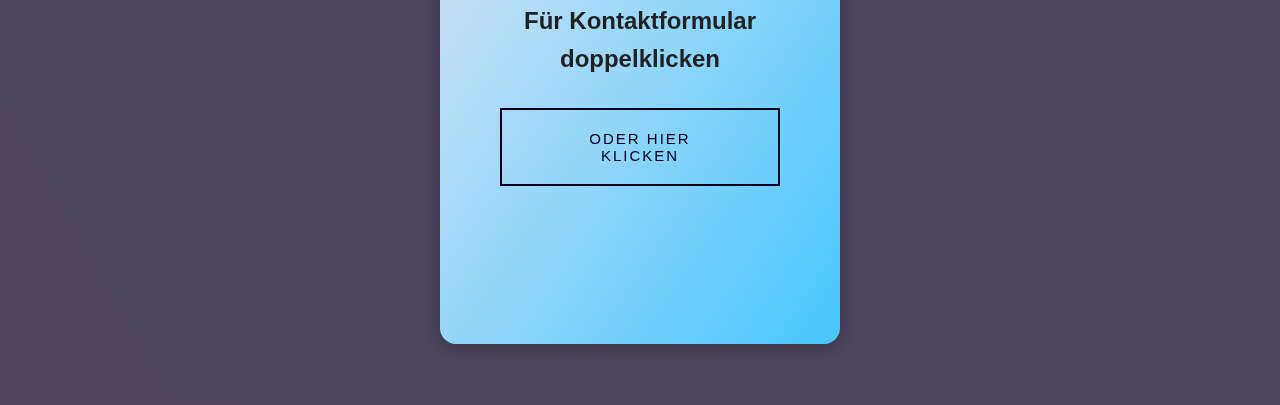
==== commit 4cfdfa84: "Update index.html" ====
--- a/index.html
+++ b/index.html
@@ -5,7 +5,7 @@
     <meta name="viewport" content="width=device-width, initial-scale=1.0" />
     <title>Nicolas Haldemann</title> 
     <link rel="icon" type="image/x-icon" href="Pictures/favicon.png">
-    <link rel="stylesheet" href="css/styles.css" />
+    <link rel="stylesheet" href="/styles.css" />
     <link rel="stylesheet" href="css/Burger_menu.css" />
     <link rel="stylesheet" href="css/Content_cards.css" />
     <link rel="stylesheet" href="css/contact_form.css" />
@@ -347,4 +347,4 @@
       </div>
     <script src="Script/script.js"></script>  
   </body>
-</html>+</html>
--- a/styles.css
+++ b/styles.css
@@ -0,0 +1,349 @@
+html {
+  scroll-behavior: smooth;
+}
+
+/* Content Grid*/
+.grid {
+  display: grid;
+  height: 100vh;
+  grid-template-columns: 1fr 1fr 1fr 1fr;
+  grid-template-rows: 1fr 1fr 1fr 1fr 1fr 1fr;
+  grid-gap: 10px;
+  grid-template-areas:
+    "ppicture ppicture pname pname"
+    "education education education education"
+    "referenzen referenzen referenzen referenzen"
+    "pemloyer pemloyer pemloyer pemloyer"
+    "inner_pwc inner_interdiscount inner_mc inner_sky"
+    "kontakt kontakt kontakt kontakt";
+}
+
+/*Definitionen*/
+#inner_pwc {
+  grid-area: inner_pwc;
+}
+
+#inner_interdiscount {
+  grid-area: inner_interdiscount;
+}
+
+#inner_mc {
+  grid-area: inner_mc;
+}
+
+#inner_sky {
+  grid-area: inner_sky;
+}
+
+#parallax_mid {
+  grid-area: parallax_mid;
+}
+#pemployer {
+  grid-area: pemployer;
+}
+#ppicture {
+  grid-area: ppicture;
+}
+#pname {
+  grid-area: pname;
+}
+
+#referenzen {
+  grid-area: referenzen;
+}
+
+#kontakt {
+  grid-area: kontakt;
+}
+
+#education {
+  grid-area: education;
+}
+
+/*Parallax*/
+
+.parallax_mid {
+  background-image: url("/Lightbulbs.jpg");
+  background-attachment: fixed;
+  background-position: left;
+  background-repeat: no-repeat;
+  background-size: cover;
+  height: 5vh;
+  color: blue;
+  font-size: large;
+}
+
+.parallax {
+  background-image: url("Pictures/Lightbulbs.jpg");
+
+  height: 85vh;
+  background-attachment: fixed;
+  background-position: left;
+  background-repeat: no-repeat;
+  background-size: cover;
+  font-size: 10vh;
+}
+
+html {
+  font-size: 10px;
+}
+
+.intro-text {
+  color: var(--white);
+  padding: 2rem 0;
+  font-size: 2.5rem;
+}
+
+.container {
+  margin: 0 auto;
+  padding: 0 20px;
+  text-align: center;
+}
+
+p {
+  font-size: 1.5rem;
+  padding-top: 2rem;
+  line-height: 1.6;
+}
+
+img {
+  width: 100%;
+}
+
+/*Timeline*/
+
+.timeline-section {
+  width: 100%;
+  overflow: hidden;
+}
+
+.timeline-section ul {
+  padding: 5rem 0;
+}
+
+.timeline-section ul li {
+  list-style: none;
+  position: relative;
+  width: 5px;
+  margin: 0 auto;
+  padding-top: 5rem;
+  background: var(--color-blue);
+}
+
+.timeline-section ul li::after {
+  content: "";
+  position: absolute;
+  left: 50%;
+  bottom: 0;
+  transform: translateX(-50%);
+  width: 3rem;
+  height: 3rem;
+  border-radius: 50%;
+  background: inherit;
+}
+
+.timeline-section ul li div {
+  width: 40rem;
+  font-size: 1.2rem;
+  position: relative;
+  bottom: 0;
+  padding: 1.5rem;
+  background: rgba(255, 255, 255, 0.2);
+  -webkit-backdrop-filter: blur(5px);
+  backdrop-filter: blur(5px);
+  box-shadow: 20px 20px 50px rgba(0, 0, 0, 0.5);
+  border-radius: 10px;
+  border-top: 2px solid rgba(255, 255, 255, 0.5);
+  border-left: 2px solid rgba(255, 255, 255, 0.5);
+  border-bottom: 2px solid rgba(255, 255, 255, 0.5);
+  border-right: 2px solid rgba(255, 255, 255, 0.5);
+  border: 1px solid rgba(255, 255, 255, 0.2);
+  background-color: darkslateblue;
+}
+
+.timeline-section ul li div::before {
+  content: "";
+  position: absolute;
+  bottom: 7px;
+  width: 0;
+  height: 0;
+  border-style: solid;
+}
+
+.timeline-section ul li:nth-child(odd) div {
+  left: 45px;
+}
+
+.timeline-section ul li:nth-child(odd) div::before {
+  left: -15px;
+  border-width: 8px 16px 8px 0;
+  border-color: transparent darkslateblue transparent transparent;
+}
+
+.timeline-section ul li:nth-child(even) div {
+  left: -439px;
+}
+
+.timeline-section ul li:nth-child(even) div::before {
+  right: -15px;
+  border-width: 8px 0 8px 16px;
+  border-color: transparent transparent transparent darkslateblue;
+}
+
+time {
+  display: block;
+  font-size: 1.1rem;
+  font-weight: 800;
+  margin-bottom: 7px;
+}
+
+.timeline-section ul li::after {
+  transition: all 0.5s ease-in-out;
+}
+
+.timeline-section ul li.slide-in::after {
+  background: var(--white);
+  border: 3px solid darkslateblue;
+}
+
+.timeline-section ul li div {
+  visibility: hidden;
+  opacity: 0;
+  transition: all 0.5s ease-in-out;
+}
+
+.timeline-section ul li:nth-child(odd) div {
+  transform: translateX(20rem);
+}
+
+.timeline-section ul li:nth-child(even) div {
+  transform: translateX(-20rem);
+}
+
+.timeline-section ul li.slide-in div {
+  transform: none;
+  visibility: visible;
+  opacity: 1;
+}
+
+.gallery__img {
+  max-width: 75%;
+  object-fit: contain;
+  border-radius: 8px;
+}
+.gallery__img_p {
+  margin-top: 10%;
+  max-width: 75%;
+  object-fit: contain;
+  border-radius: 8px;
+}
+
+.gallery__item--1 {
+  grid-column-start: 1;
+  grid-column-end: 1;
+  grid-row-start: 1;
+  grid-row-end: 1;
+}
+
+.header_text {
+  height: 10vh;
+  font-size: 3.5vw;
+}
+
+.picture_slides {
+  width: 20vw;
+}
+
+@media screen and (max-width: 700px) {
+  .timeline-section ul li {
+    margin-left: 2rem;
+  }
+
+  .timeline-section ul li div {
+    width: calc(100vw - 91px);
+  }
+
+  .timeline-section ul li:nth-child(even) div {
+    left: 45px;
+  }
+
+  .timeline-section ul li:nth-child(even) div::before {
+    left: -15px;
+    border-width: 8px 16px 8px 0;
+    border-color: transparent darkslateblue transparent transparent;
+  }
+  .grid {
+    grid-template-columns: 1fr;
+    grid-template-rows: 1fr 1fr 1fr 1fr;
+    grid-template-areas:
+      "ppicture"
+      "pname"
+      "education"
+      "referenzen"
+      "inner_pwc"
+      "inner_interdiscount"
+      "inner_mc"
+      "inner_sky"
+      "kontakt";
+  }
+  body {
+    font-size: 4.5vw;
+    color: aliceblue;
+    background-color: rgb(0, 0, 29);
+    padding-left: 2%;
+    padding-right: 2%;
+  }
+  .header_text {
+    height: 10vh;
+    font-size: 4.5vw;
+  }
+
+  .gallery__img_p {
+    max-width: 99%;
+    object-fit: contain;
+    border-radius: 8px;
+  }
+}
+
+/*Scroll down*/
+.arrow {
+  position: absolute;
+  top: 50%;
+  left: 50%;
+  transform: translate(-50%, -50%);
+}
+
+.arrow span {
+  display: block;
+  width: 30px;
+  height: 30px;
+  border-bottom: 5px solid aliceblue;
+  border-right: 5px solid aliceblue;
+  transform: rotate(45deg);
+  margin: -10px;
+  animation: scroll 2s infinite;
+}
+
+.arrow span:nth-child(2) {
+  animation-delay: -0.2s;
+}
+
+.arrow span:nth-child(3) {
+  animation-delay: -0.4s;
+}
+
+@keyframes scroll {
+  0% {
+    opacity: 0;
+    transform: rotate(45deg) translate(-20px, -20px);
+  }
+
+  50% {
+    opacity: 1;
+  }
+
+  100% {
+    opacity: 0;
+    transform: rotate(45deg) translate(20px, 20px);
+  }
+}
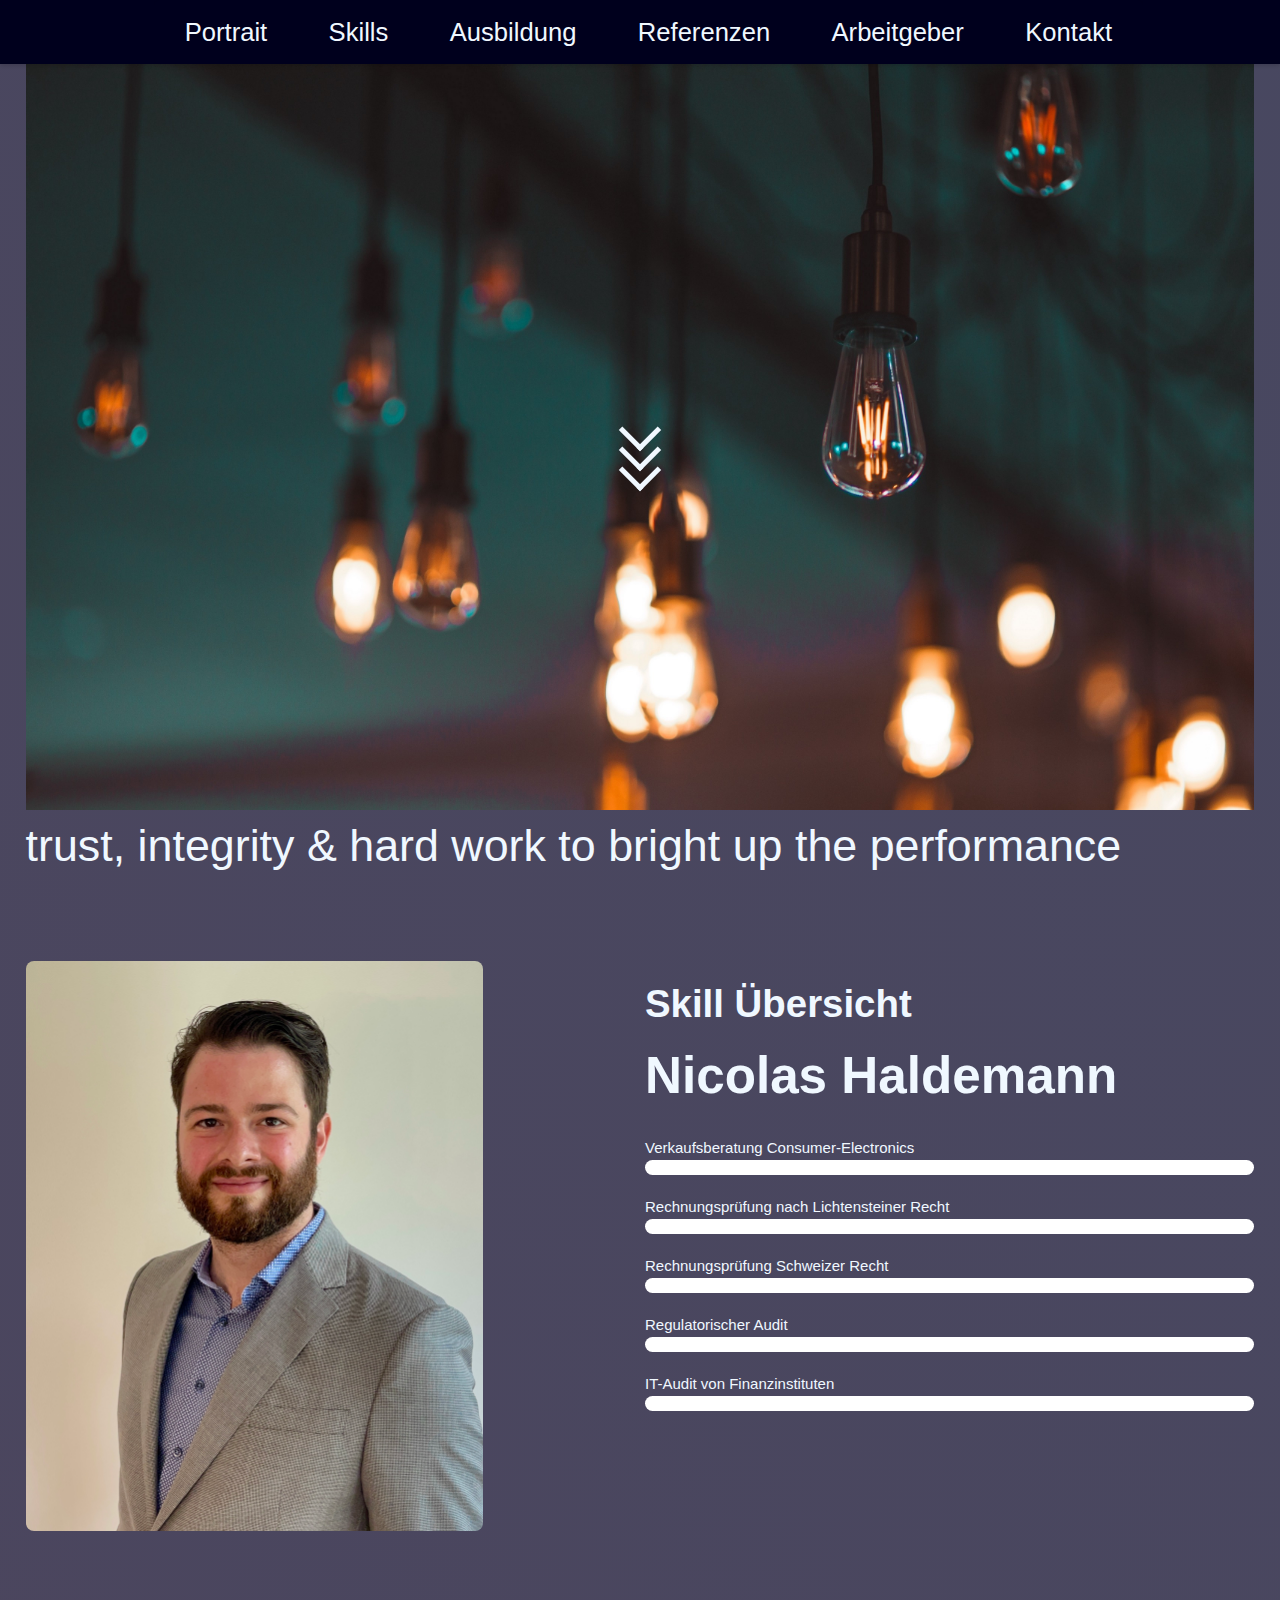
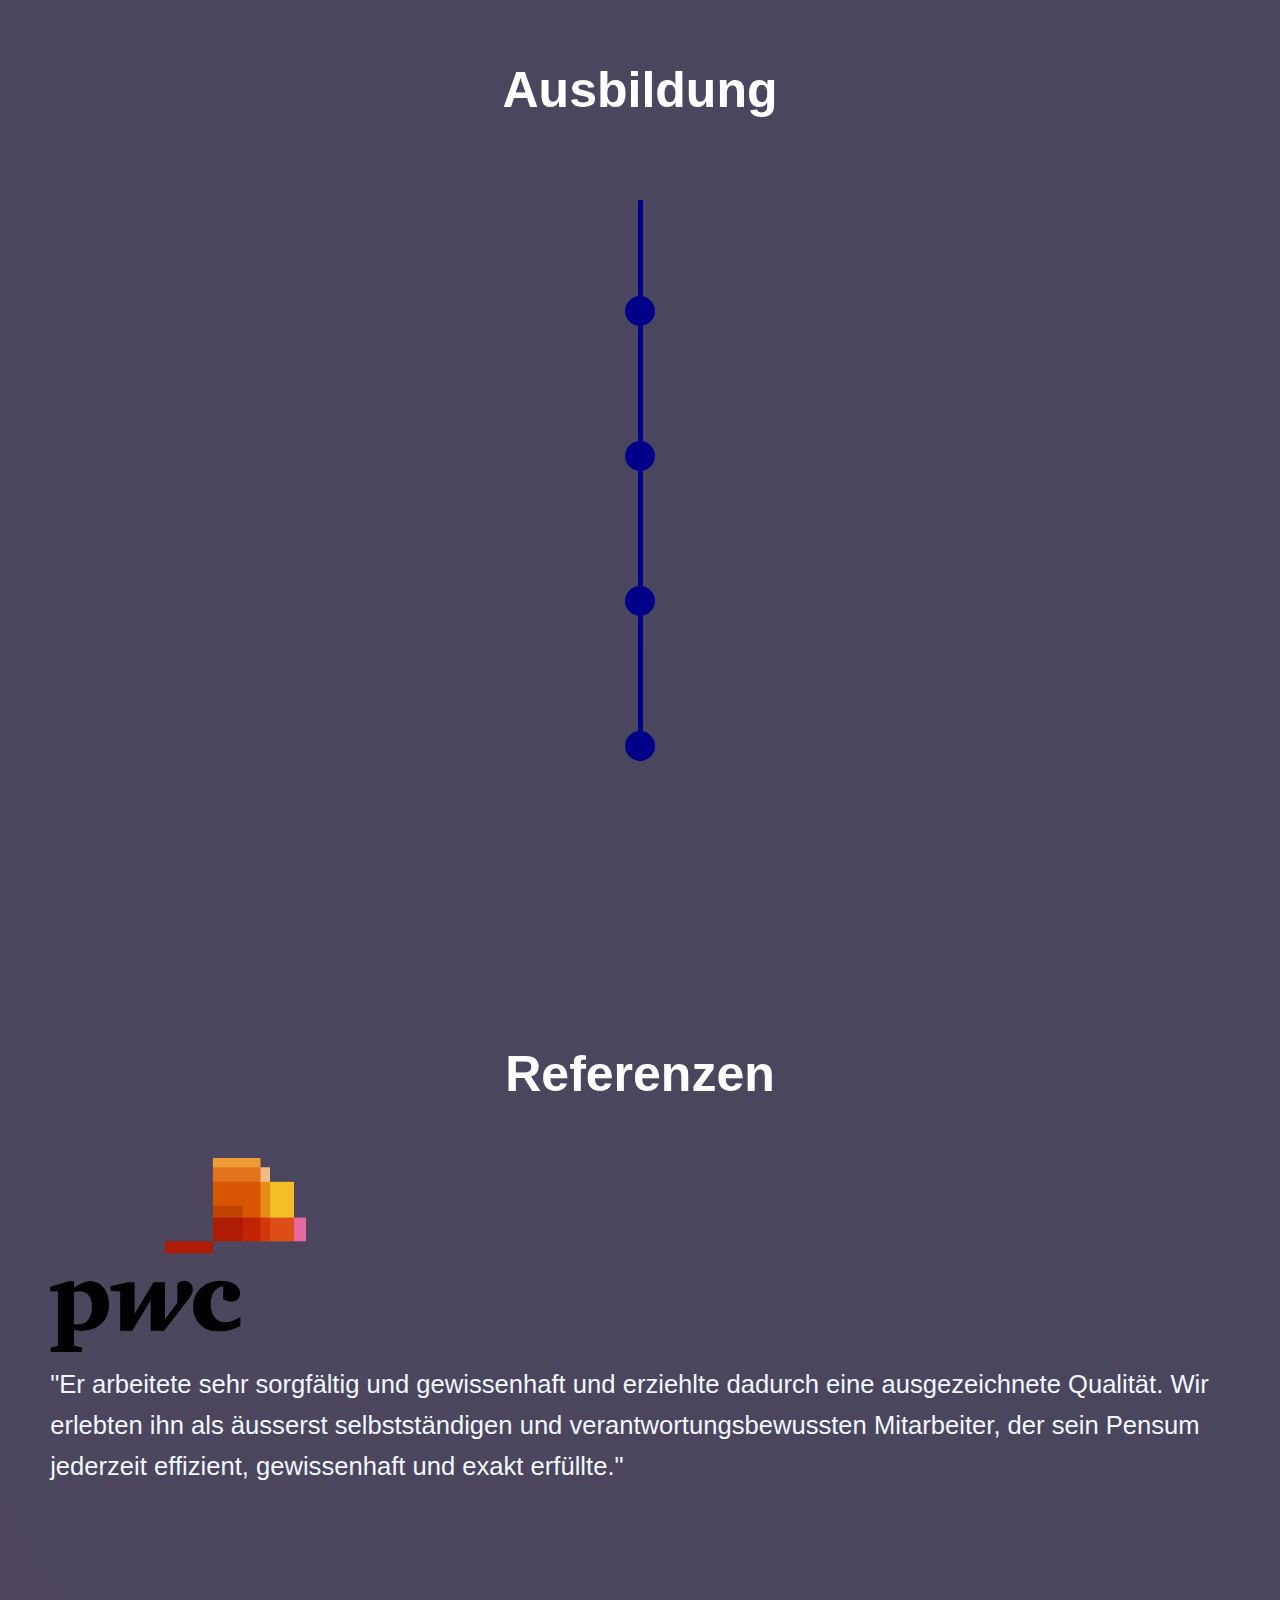
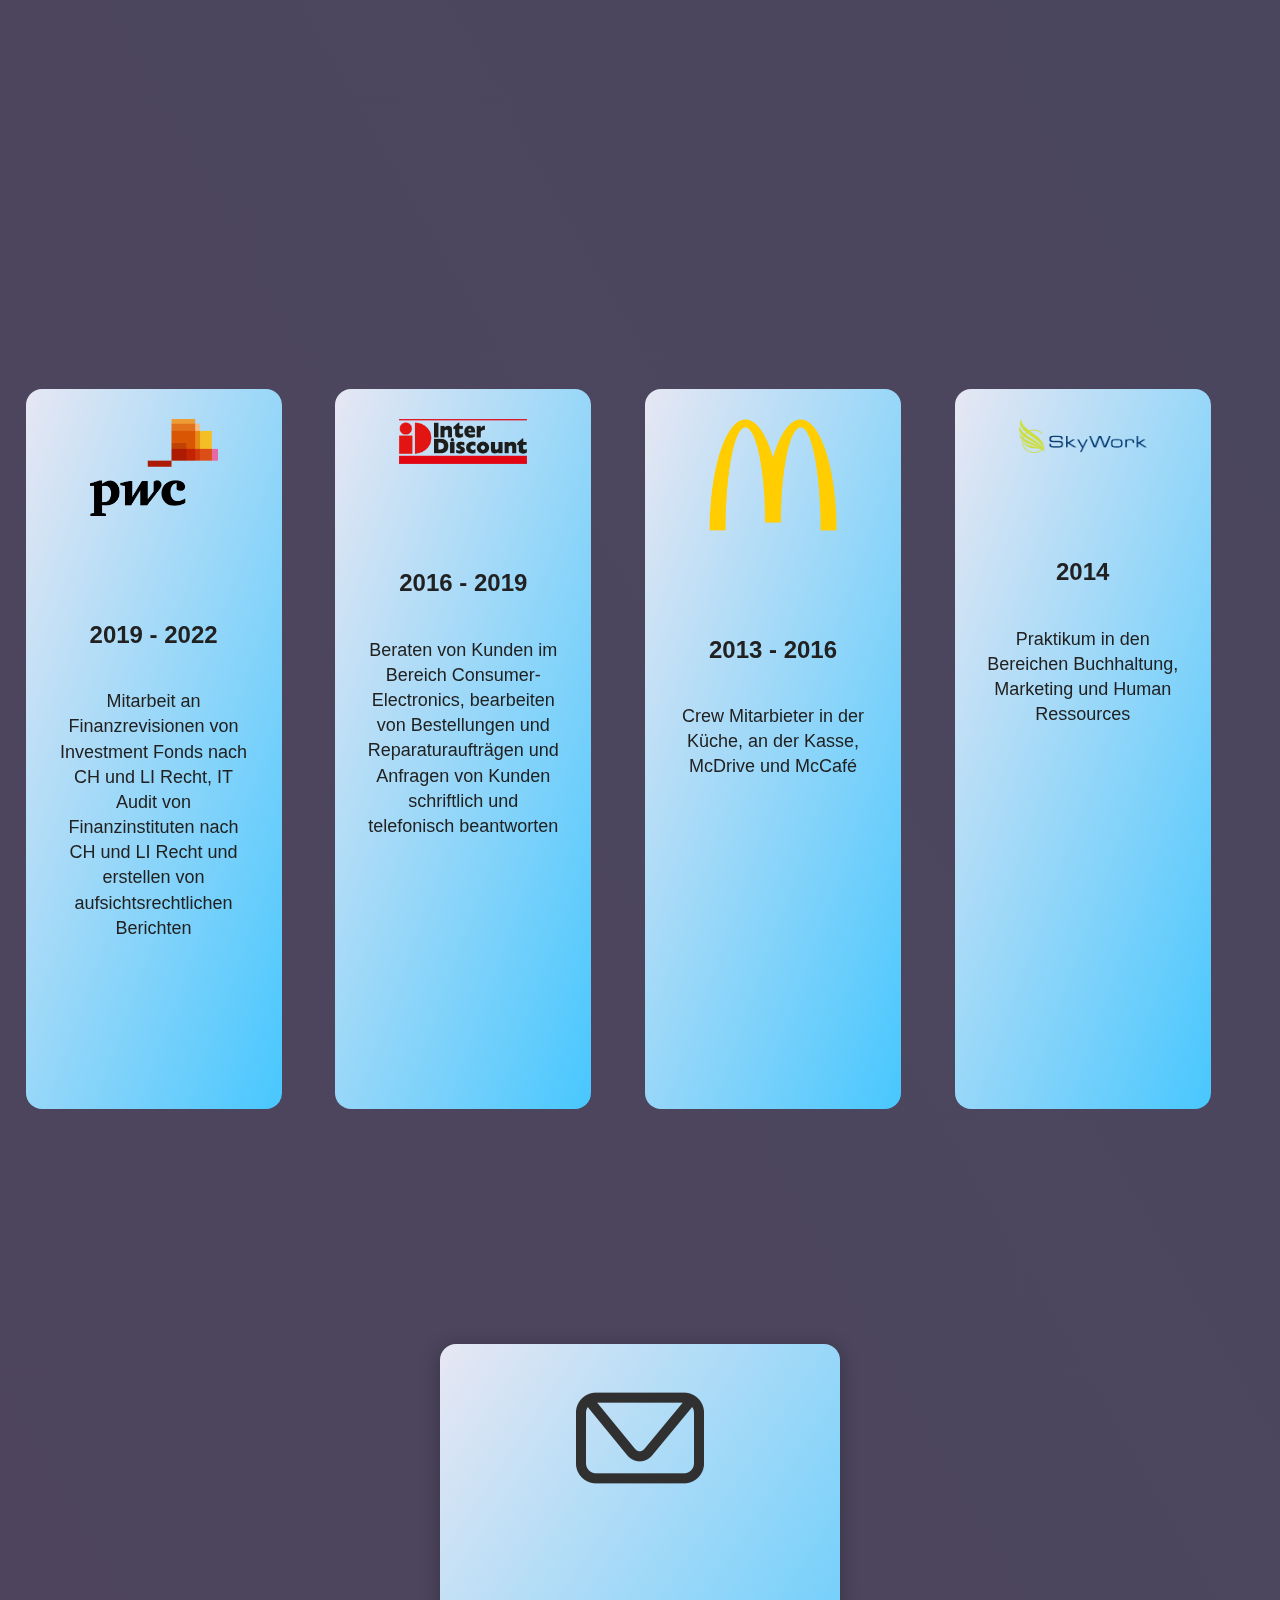
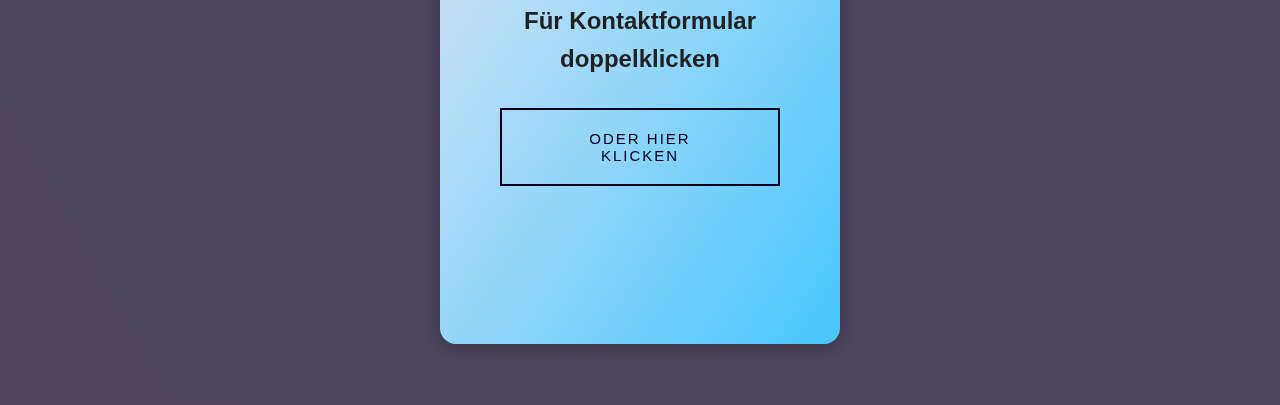
==== commit ae661f10: "Update index.html" ====
--- a/styles.css
+++ b/styles.css
@@ -63,7 +63,7 @@
 /*Parallax*/
 
 .parallax_mid {
-  background-image: url("/Lightbulbs.jpg");
+  background-image: url("Pictures/Lightbulbs.jpg");
   background-attachment: fixed;
   background-position: left;
   background-repeat: no-repeat;
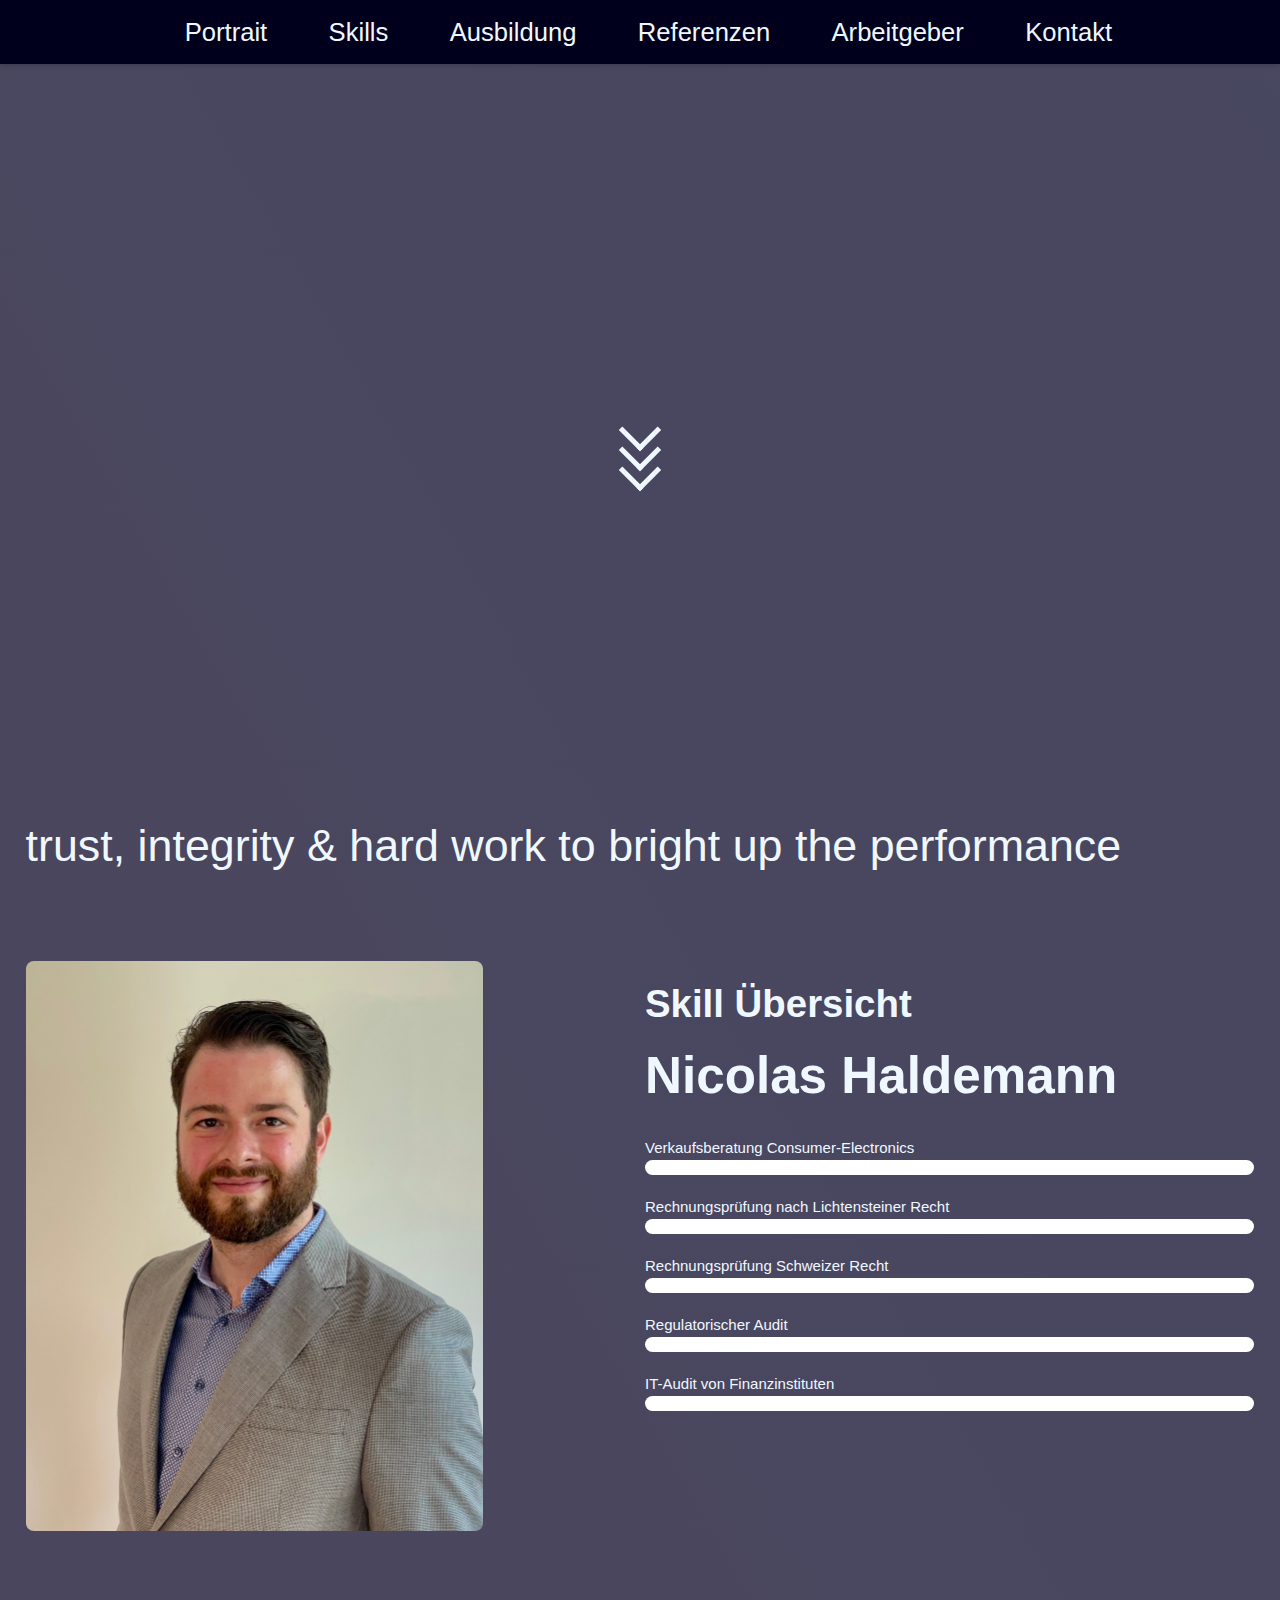
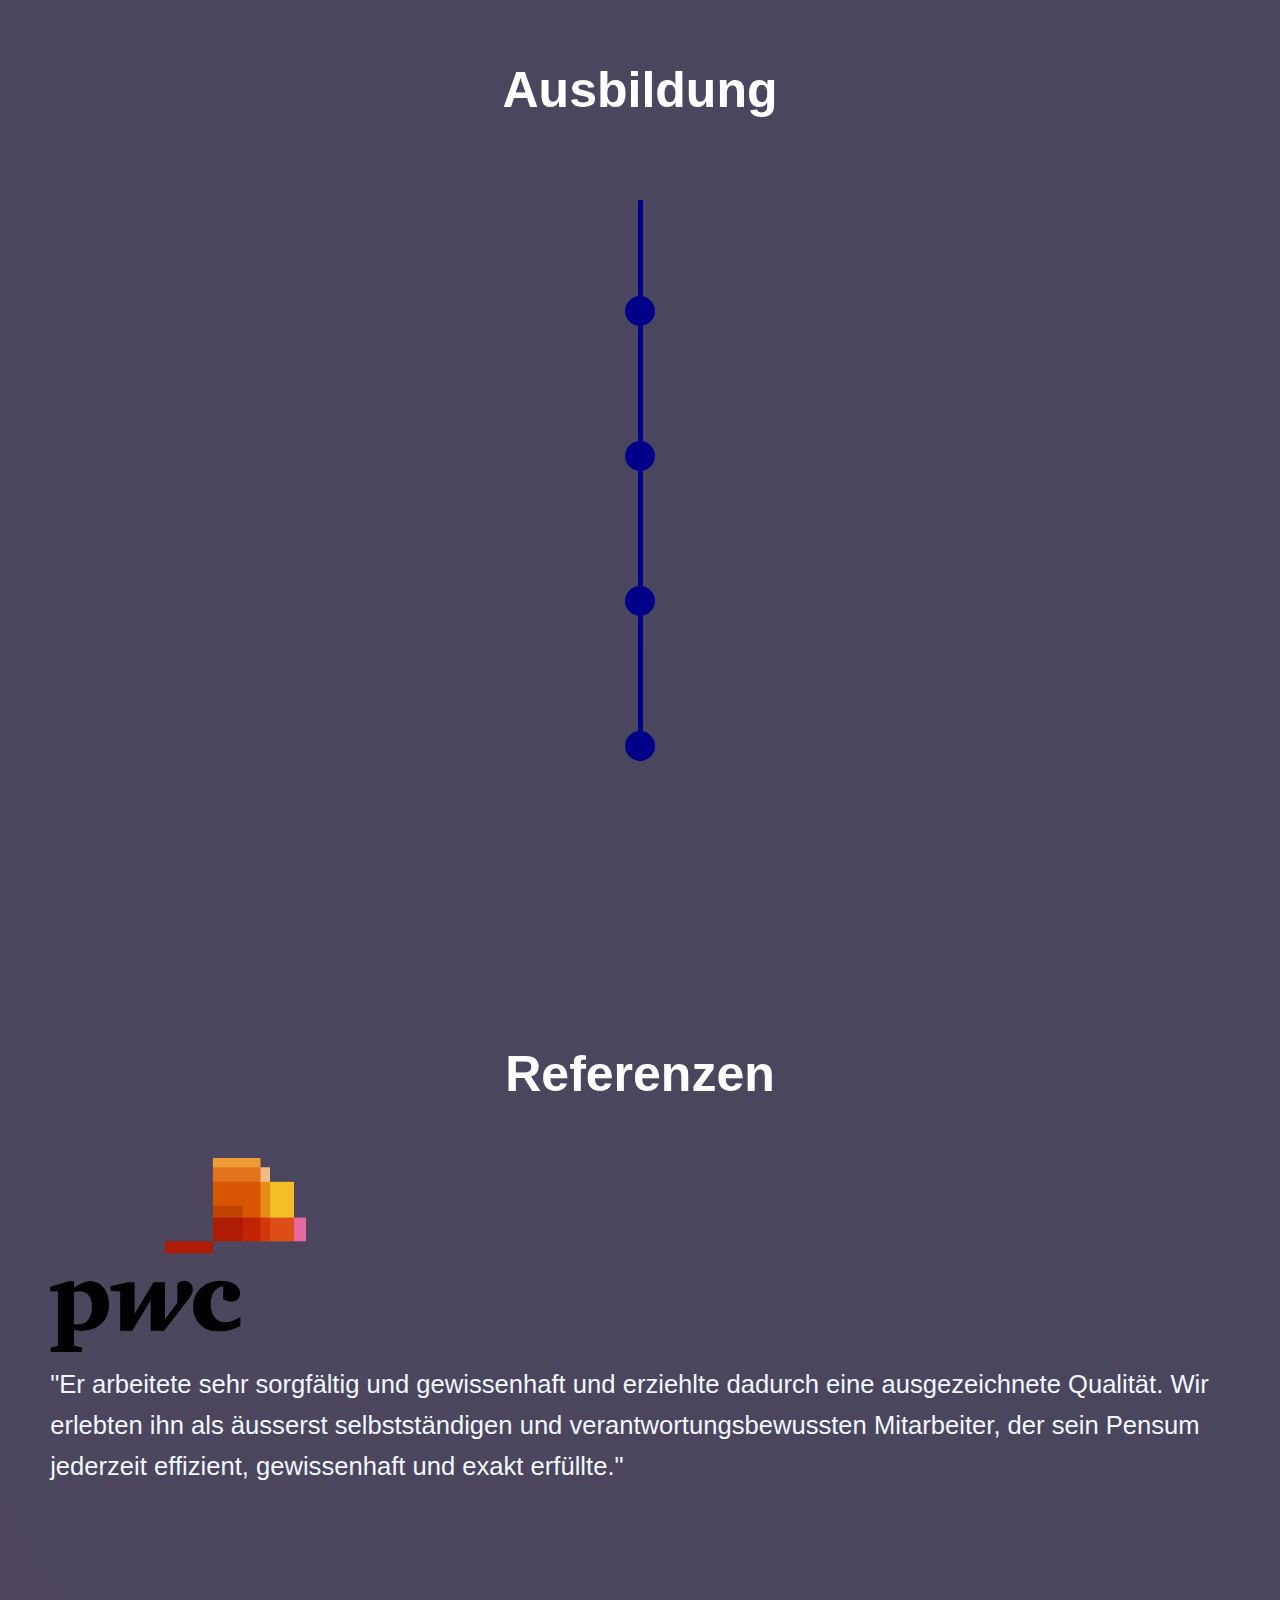
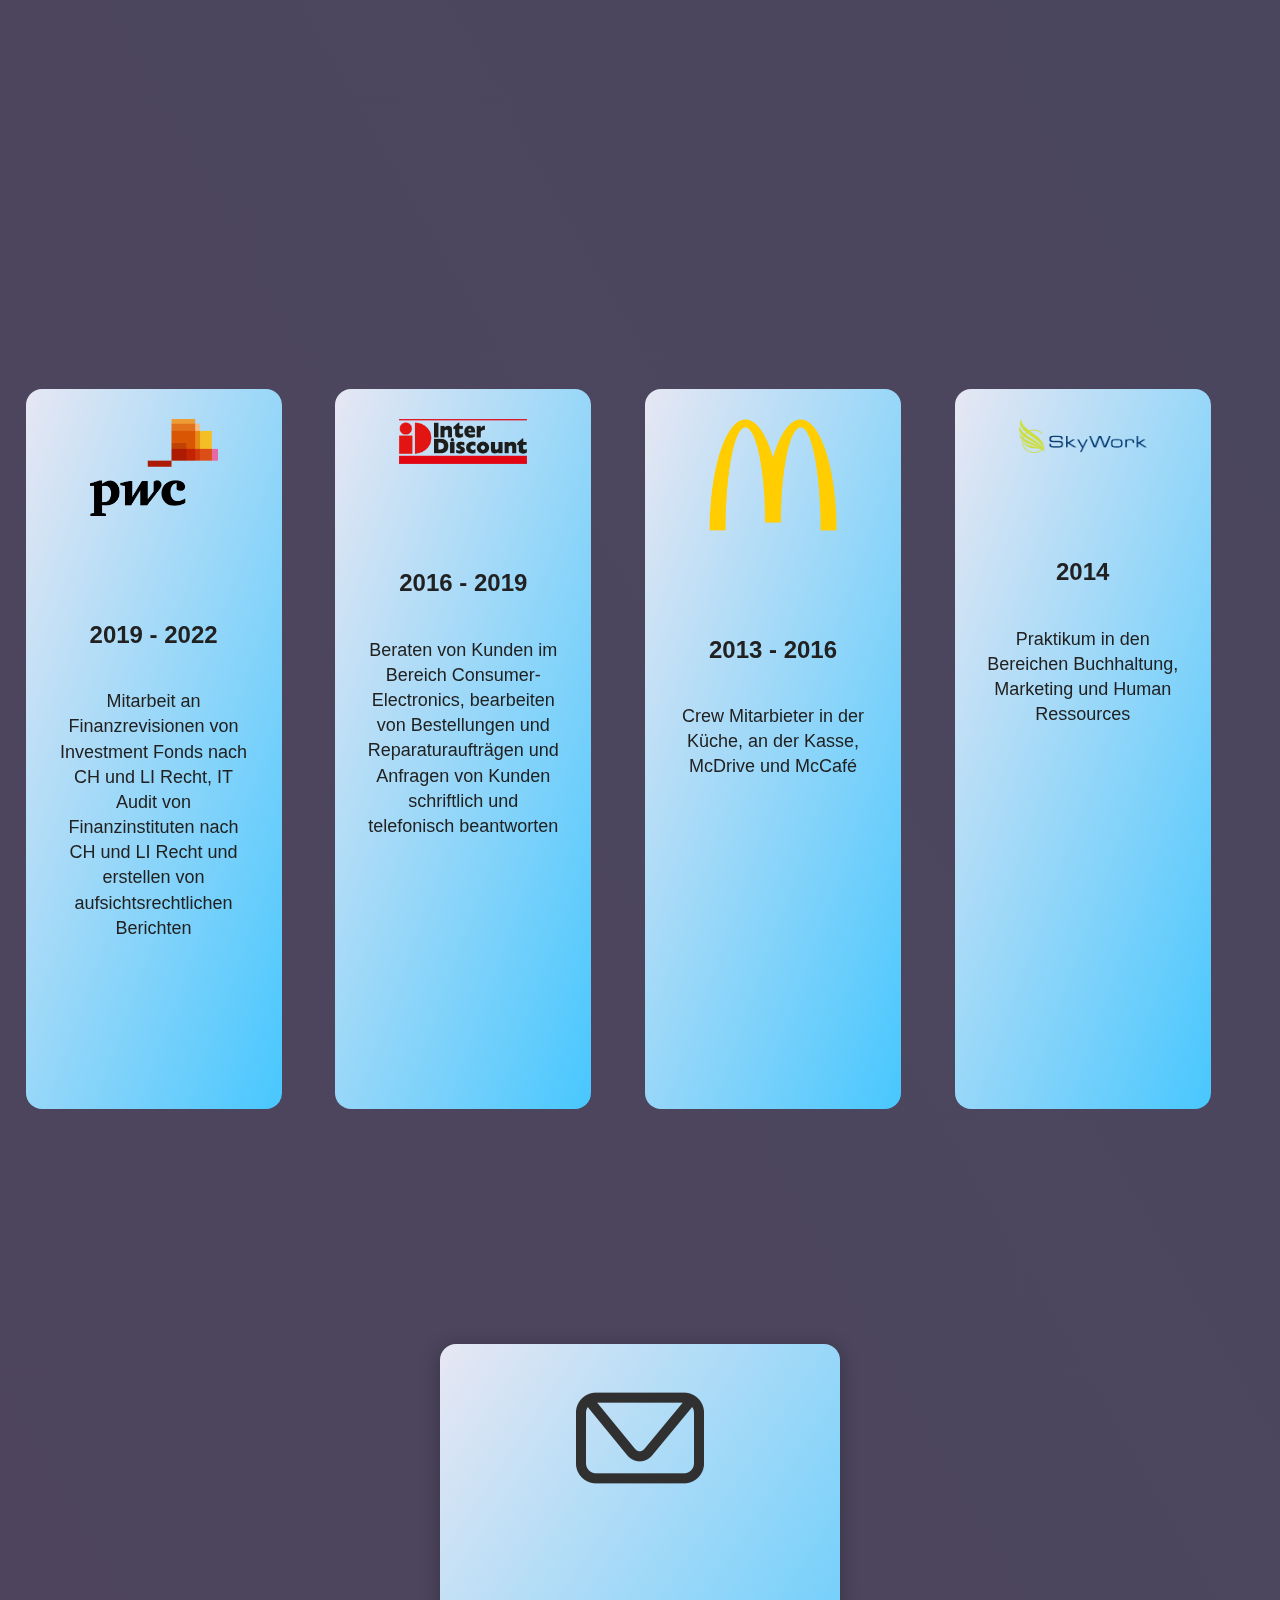
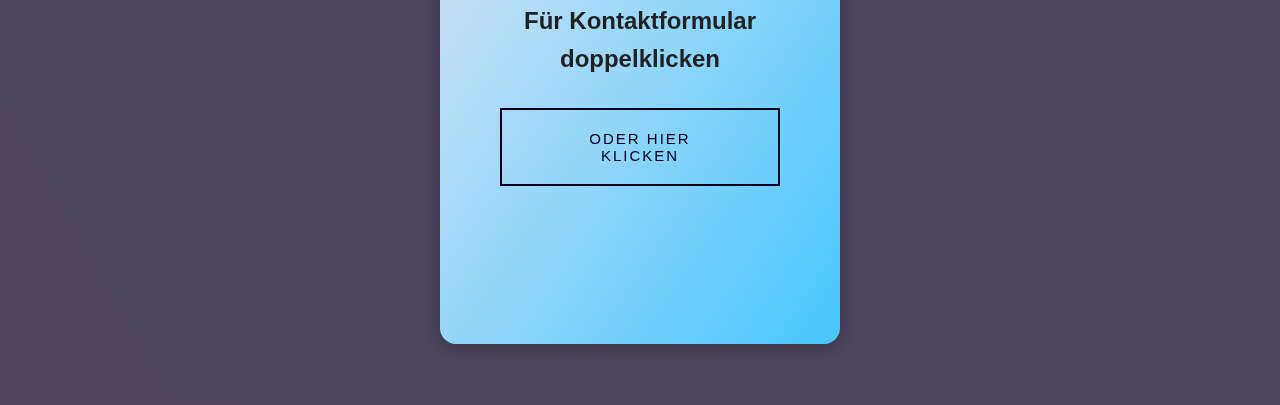
==== commit 5d41f69d: "Update index.html" ====
--- a/index.html
+++ b/index.html
@@ -5,7 +5,7 @@
     <meta name="viewport" content="width=device-width, initial-scale=1.0" />
     <title>Nicolas Haldemann</title> 
     <link rel="icon" type="image/x-icon" href="Pictures/favicon.png">
-    <link rel="stylesheet" href="/styles.css" />
+    <link rel="stylesheet" href="css/styles.css" />
     <link rel="stylesheet" href="css/Burger_menu.css" />
     <link rel="stylesheet" href="css/Content_cards.css" />
     <link rel="stylesheet" href="css/contact_form.css" />
--- a/css/styles.css
+++ b/css/styles.css
@@ -0,0 +1,349 @@
+html {
+  scroll-behavior: smooth;
+}
+
+/* Content Grid*/
+.grid {
+  display: grid;
+  height: 100vh;
+  grid-template-columns: 1fr 1fr 1fr 1fr;
+  grid-template-rows: 1fr 1fr 1fr 1fr 1fr 1fr;
+  grid-gap: 10px;
+  grid-template-areas:
+    "ppicture ppicture pname pname"
+    "education education education education"
+    "referenzen referenzen referenzen referenzen"
+    "pemloyer pemloyer pemloyer pemloyer"
+    "inner_pwc inner_interdiscount inner_mc inner_sky"
+    "kontakt kontakt kontakt kontakt";
+}
+
+/*Definitionen*/
+#inner_pwc {
+  grid-area: inner_pwc;
+}
+
+#inner_interdiscount {
+  grid-area: inner_interdiscount;
+}
+
+#inner_mc {
+  grid-area: inner_mc;
+}
+
+#inner_sky {
+  grid-area: inner_sky;
+}
+
+#parallax_mid {
+  grid-area: parallax_mid;
+}
+#pemployer {
+  grid-area: pemployer;
+}
+#ppicture {
+  grid-area: ppicture;
+}
+#pname {
+  grid-area: pname;
+}
+
+#referenzen {
+  grid-area: referenzen;
+}
+
+#kontakt {
+  grid-area: kontakt;
+}
+
+#education {
+  grid-area: education;
+}
+
+/*Parallax*/
+
+.parallax_mid {
+  background-image: url("/Lightbulbs.jpg");
+  background-attachment: fixed;
+  background-position: left;
+  background-repeat: no-repeat;
+  background-size: cover;
+  height: 5vh;
+  color: blue;
+  font-size: large;
+}
+
+.parallax {
+  background-image: url("/Lightbulbs.jpg");
+
+  height: 85vh;
+  background-attachment: fixed;
+  background-position: left;
+  background-repeat: no-repeat;
+  background-size: cover;
+  font-size: 10vh;
+}
+
+html {
+  font-size: 10px;
+}
+
+.intro-text {
+  color: var(--white);
+  padding: 2rem 0;
+  font-size: 2.5rem;
+}
+
+.container {
+  margin: 0 auto;
+  padding: 0 20px;
+  text-align: center;
+}
+
+p {
+  font-size: 1.5rem;
+  padding-top: 2rem;
+  line-height: 1.6;
+}
+
+img {
+  width: 100%;
+}
+
+/*Timeline*/
+
+.timeline-section {
+  width: 100%;
+  overflow: hidden;
+}
+
+.timeline-section ul {
+  padding: 5rem 0;
+}
+
+.timeline-section ul li {
+  list-style: none;
+  position: relative;
+  width: 5px;
+  margin: 0 auto;
+  padding-top: 5rem;
+  background: var(--color-blue);
+}
+
+.timeline-section ul li::after {
+  content: "";
+  position: absolute;
+  left: 50%;
+  bottom: 0;
+  transform: translateX(-50%);
+  width: 3rem;
+  height: 3rem;
+  border-radius: 50%;
+  background: inherit;
+}
+
+.timeline-section ul li div {
+  width: 40rem;
+  font-size: 1.2rem;
+  position: relative;
+  bottom: 0;
+  padding: 1.5rem;
+  background: rgba(255, 255, 255, 0.2);
+  -webkit-backdrop-filter: blur(5px);
+  backdrop-filter: blur(5px);
+  box-shadow: 20px 20px 50px rgba(0, 0, 0, 0.5);
+  border-radius: 10px;
+  border-top: 2px solid rgba(255, 255, 255, 0.5);
+  border-left: 2px solid rgba(255, 255, 255, 0.5);
+  border-bottom: 2px solid rgba(255, 255, 255, 0.5);
+  border-right: 2px solid rgba(255, 255, 255, 0.5);
+  border: 1px solid rgba(255, 255, 255, 0.2);
+  background-color: darkslateblue;
+}
+
+.timeline-section ul li div::before {
+  content: "";
+  position: absolute;
+  bottom: 7px;
+  width: 0;
+  height: 0;
+  border-style: solid;
+}
+
+.timeline-section ul li:nth-child(odd) div {
+  left: 45px;
+}
+
+.timeline-section ul li:nth-child(odd) div::before {
+  left: -15px;
+  border-width: 8px 16px 8px 0;
+  border-color: transparent darkslateblue transparent transparent;
+}
+
+.timeline-section ul li:nth-child(even) div {
+  left: -439px;
+}
+
+.timeline-section ul li:nth-child(even) div::before {
+  right: -15px;
+  border-width: 8px 0 8px 16px;
+  border-color: transparent transparent transparent darkslateblue;
+}
+
+time {
+  display: block;
+  font-size: 1.1rem;
+  font-weight: 800;
+  margin-bottom: 7px;
+}
+
+.timeline-section ul li::after {
+  transition: all 0.5s ease-in-out;
+}
+
+.timeline-section ul li.slide-in::after {
+  background: var(--white);
+  border: 3px solid darkslateblue;
+}
+
+.timeline-section ul li div {
+  visibility: hidden;
+  opacity: 0;
+  transition: all 0.5s ease-in-out;
+}
+
+.timeline-section ul li:nth-child(odd) div {
+  transform: translateX(20rem);
+}
+
+.timeline-section ul li:nth-child(even) div {
+  transform: translateX(-20rem);
+}
+
+.timeline-section ul li.slide-in div {
+  transform: none;
+  visibility: visible;
+  opacity: 1;
+}
+
+.gallery__img {
+  max-width: 75%;
+  object-fit: contain;
+  border-radius: 8px;
+}
+.gallery__img_p {
+  margin-top: 10%;
+  max-width: 75%;
+  object-fit: contain;
+  border-radius: 8px;
+}
+
+.gallery__item--1 {
+  grid-column-start: 1;
+  grid-column-end: 1;
+  grid-row-start: 1;
+  grid-row-end: 1;
+}
+
+.header_text {
+  height: 10vh;
+  font-size: 3.5vw;
+}
+
+.picture_slides {
+  width: 20vw;
+}
+
+@media screen and (max-width: 700px) {
+  .timeline-section ul li {
+    margin-left: 2rem;
+  }
+
+  .timeline-section ul li div {
+    width: calc(100vw - 91px);
+  }
+
+  .timeline-section ul li:nth-child(even) div {
+    left: 45px;
+  }
+
+  .timeline-section ul li:nth-child(even) div::before {
+    left: -15px;
+    border-width: 8px 16px 8px 0;
+    border-color: transparent darkslateblue transparent transparent;
+  }
+  .grid {
+    grid-template-columns: 1fr;
+    grid-template-rows: 1fr 1fr 1fr 1fr;
+    grid-template-areas:
+      "ppicture"
+      "pname"
+      "education"
+      "referenzen"
+      "inner_pwc"
+      "inner_interdiscount"
+      "inner_mc"
+      "inner_sky"
+      "kontakt";
+  }
+  body {
+    font-size: 4.5vw;
+    color: aliceblue;
+    background-color: rgb(0, 0, 29);
+    padding-left: 2%;
+    padding-right: 2%;
+  }
+  .header_text {
+    height: 10vh;
+    font-size: 4.5vw;
+  }
+
+  .gallery__img_p {
+    max-width: 99%;
+    object-fit: contain;
+    border-radius: 8px;
+  }
+}
+
+/*Scroll down*/
+.arrow {
+  position: absolute;
+  top: 50%;
+  left: 50%;
+  transform: translate(-50%, -50%);
+}
+
+.arrow span {
+  display: block;
+  width: 30px;
+  height: 30px;
+  border-bottom: 5px solid aliceblue;
+  border-right: 5px solid aliceblue;
+  transform: rotate(45deg);
+  margin: -10px;
+  animation: scroll 2s infinite;
+}
+
+.arrow span:nth-child(2) {
+  animation-delay: -0.2s;
+}
+
+.arrow span:nth-child(3) {
+  animation-delay: -0.4s;
+}
+
+@keyframes scroll {
+  0% {
+    opacity: 0;
+    transform: rotate(45deg) translate(-20px, -20px);
+  }
+
+  50% {
+    opacity: 1;
+  }
+
+  100% {
+    opacity: 0;
+    transform: rotate(45deg) translate(20px, 20px);
+  }
+}
